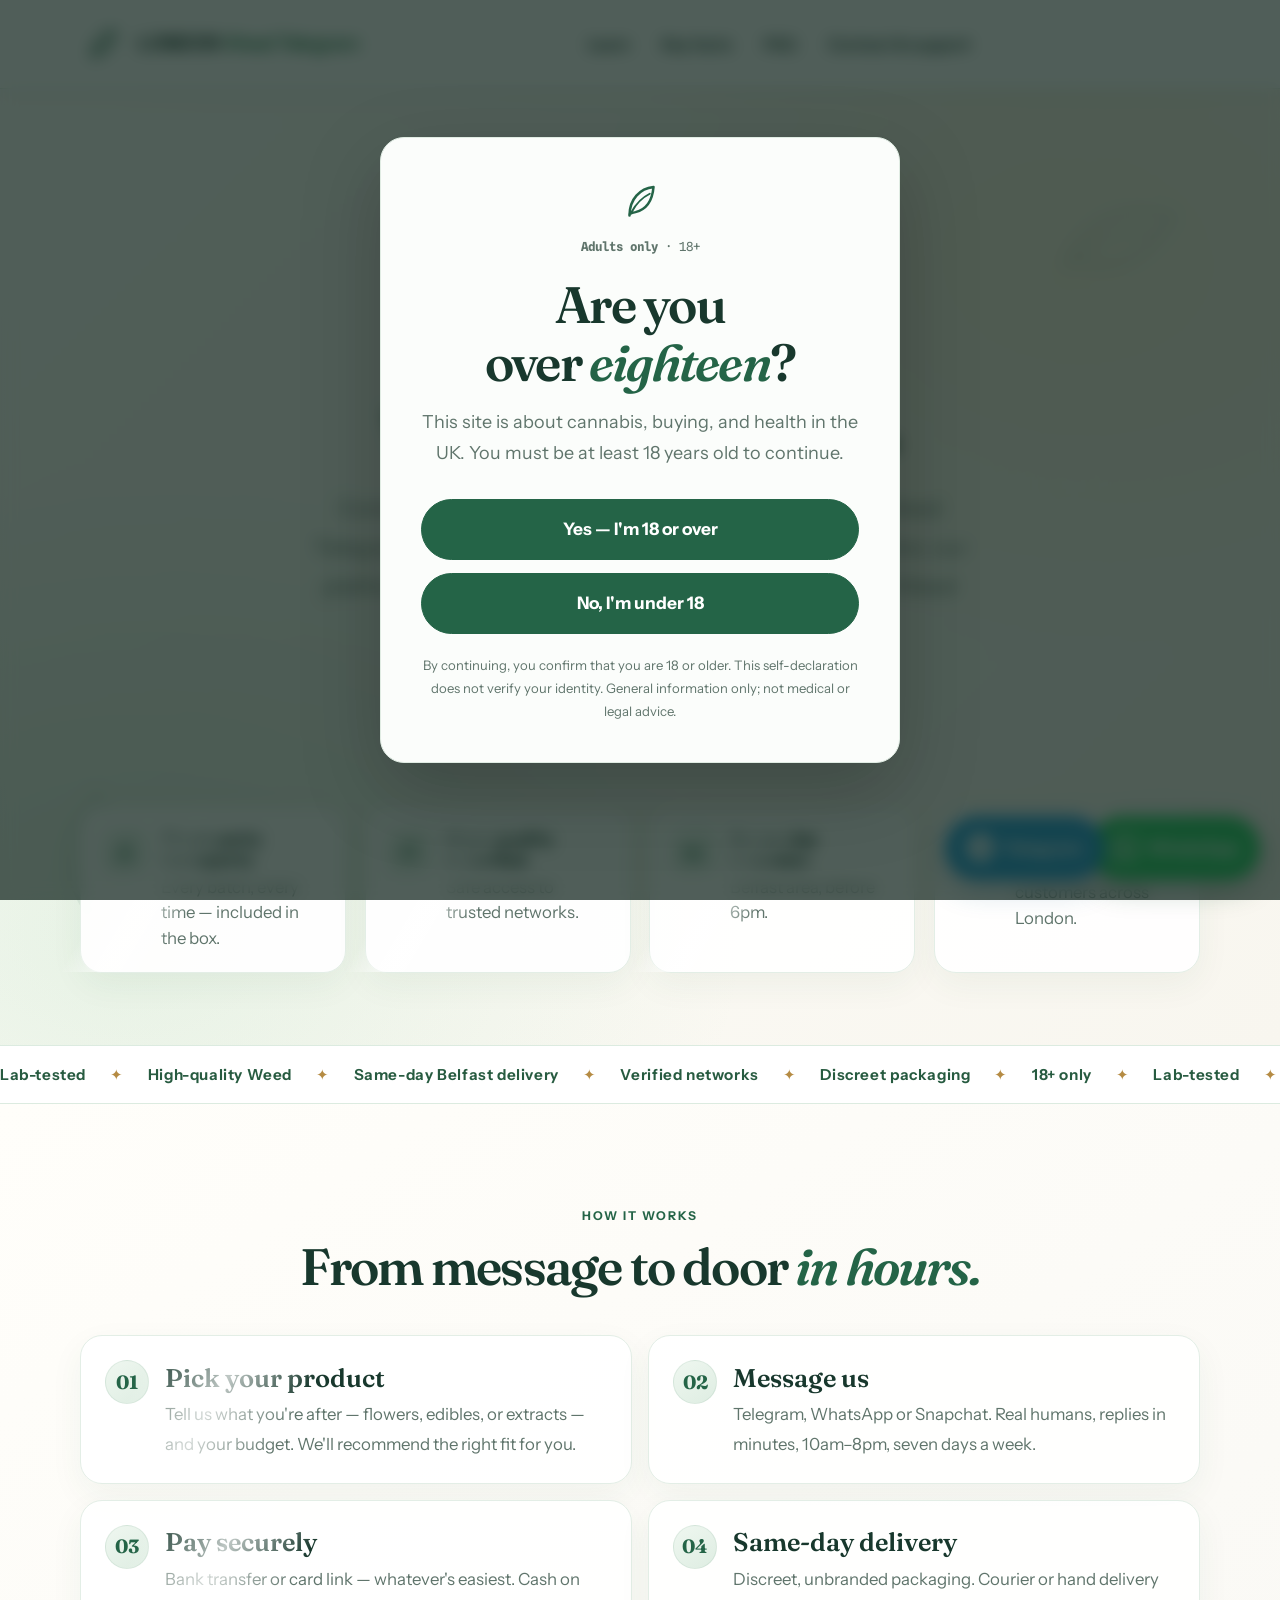
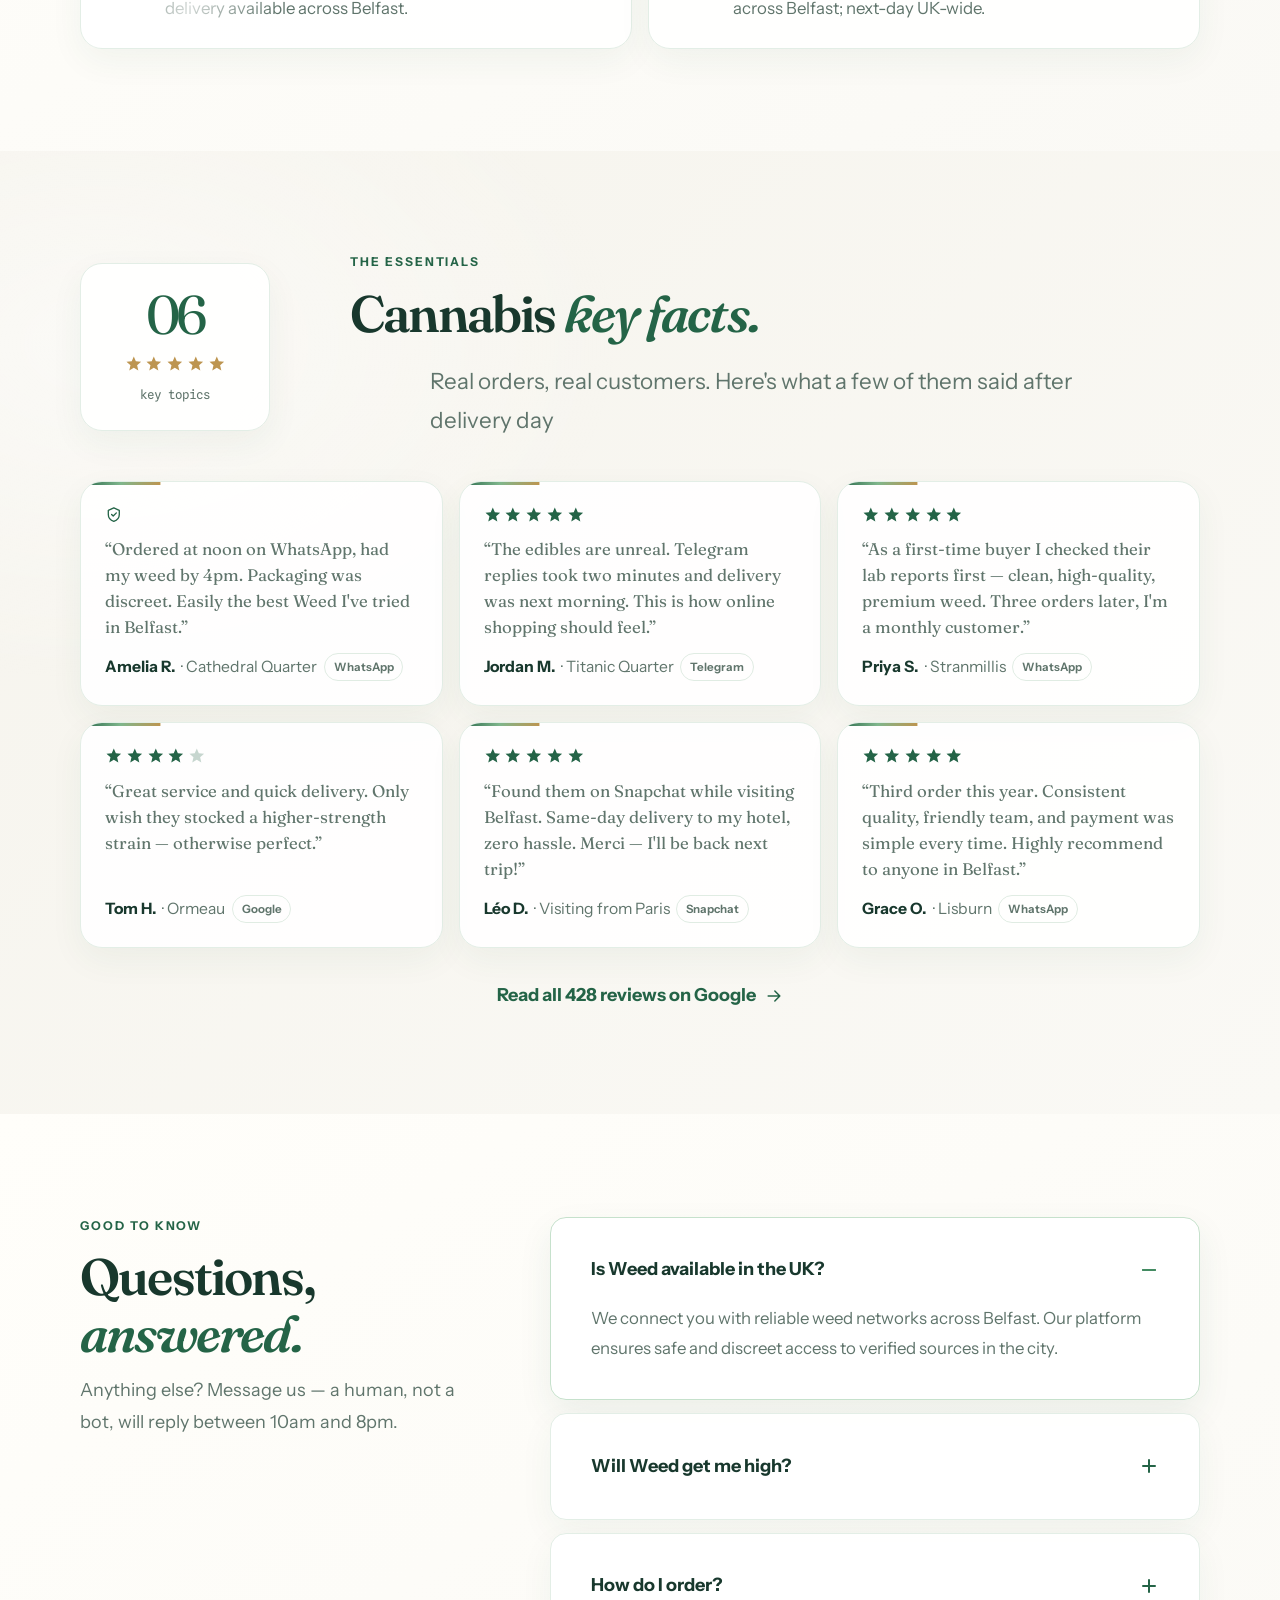
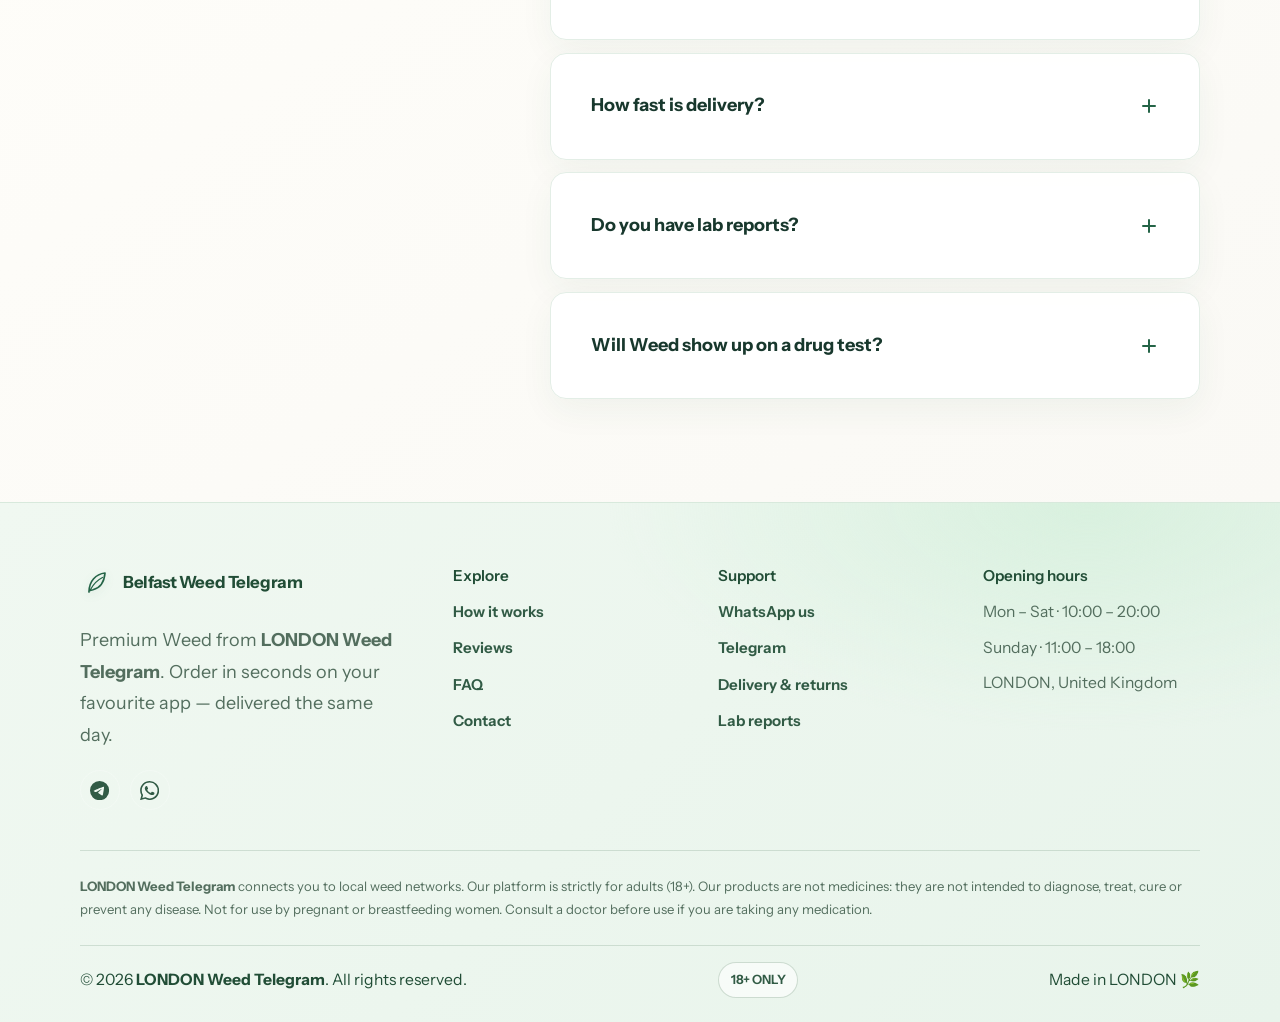
==== index.html @ 3ec871f0 "london HOr" ====
<!DOCTYPE html>
<html lang="en-GB">
<head>
  <link rel="preload" href="Style.CSS" as="style">
  <meta charset="UTF-8">
  <meta name="viewport" content="width=device-width, initial-scale=1">
  <title>Cannabis &amp; Weed Telegram | UK London</title>

  <!-- Main SEO -->
  <meta name="description" content="Your purchases safely and solution approaches for your dosages.">
  <meta name="robots" content="index, follow, max-image-preview:large, max-snippet:-1, max-video-preview:-1">
  <meta name="theme-color" content="#0B241B">

  <!-- Open Graph -->
  <meta property="og:type" content="website">
  <meta property="og:site_name" content="LONDON Weed Telegram">
  <meta property="og:locale" content="en_GB">
  <meta property="og:title" content="Cannabis  &amp; Weed Telegram | UK London">
  <meta property="og:description" content="Your purchases safely and solution approaches for your dosages.">
  <!-- Twitter -->
  <meta name="twitter:card" content="summary_large_image">
  <meta name="twitter:title" content="Cannabis &amp; Weed Telegram | UK London">
  <meta name="twitter:description" content="Your purchases safely and solution approaches for your dosages.">

  <!-- Fonts (performance) -->
  <link rel="preconnect" href="https://fonts.googleapis.com">
  <link rel="preconnect" href="https://fonts.gstatic.com" crossorigin>
  <link href="https://fonts.googleapis.com/css2?family=Fraunces:ital,opsz,wght@0,9..144,300..900;1,9..144,300..900&family=Instrument+Sans:ital,wght@0,400..700;1,400..700&family=Spline+Sans+Mono:wght@400;500&display=swap" rel="stylesheet">

  <link rel="icon" type="image/svg+xml" href="assets/favicon.svg" sizes="any">
  <link rel="stylesheet" href="Style.CSS">

  <noscript>
    <style>
      #ageGate{display:grid!important}
      .reveal{opacity:1!important;transform:none!important}
    </style>
  </noscript>

  <!-- Schema.org structured data -->
  <script type="application/ld+json">
  {
    "@context": "https://schema.org",
    "@type": "WebSite",
    "name": "LONDON Weed Telegram",
    "description": "Your purchases safely and solution approaches for your dosages.",
    "inLanguage": "en-GB"
  }
  </script>

  <script type="application/ld+json">
  {
    "@context": "https://schema.org",
    "@type": "FAQPage",
    "mainEntity": [
      { "@type": "Question", "name": "Is Weed available in the UK?", "acceptedAnswer": { "@type": "Answer", "text": "We connect you with reliable weed networks across Belfast. Our platform ensures safe and discreet access to verified sources in the city." } },
      { "@type": "Question", "name": "Will Weed get me high?", "acceptedAnswer": { "@type": "Answer", "text": "Yes. We provide access to high-quality THC weed. You get the full plant profile and effects." } },
      { "@type": "Question", "name": "How fast is delivery?", "acceptedAnswer": { "@type": "Answer", "text": "Same-day across the Belfast area for orders confirmed before 6pm. UK-wide next-day delivery is also available, with discreet, unbranded packaging." } },
      { "@type": "Question", "name": "How do I order?", "acceptedAnswer": { "@type": "Answer", "text": "Message us on Telegram, WhatsApp or Snapchat. We confirm your order, send a secure payment link (bank transfer, card, or cash on delivery in Belfast), and dispatch the same day." } },
      { "@type": "Question", "name": "Do you have lab reports?", "acceptedAnswer": { "@type": "Answer", "text": "Yes — every batch is tested by a third-party lab. The certificate of analysis is included with your order and can be sent on request before you buy." } },
      { "@type": "Question", "name": "Will Weed show up on a drug test?", "acceptedAnswer": { "@type": "Answer", "text": "Our weed contains THC, which standard drug tests screen for. If you are regularly tested, please check with your employer first." } }
    ]
  }
  </script>

</head>

<body id="top">
  <a class="skip-link" href="#main">Skip to content</a>

  <!-- SVG icon sprite -->
  <svg width="0" height="0" style="position:absolute" aria-hidden="true" focusable="false">
    <defs>
      <symbol id="i-wa" viewBox="0 0 24 24"><path fill="currentColor" d="M17.472 14.382c-.297-.149-1.758-.867-2.03-.967-.273-.099-.471-.148-.67.15-.197.297-.767.966-.94 1.164-.173.199-.347.223-.644.075-.297-.15-1.255-.463-2.39-1.475-.883-.788-1.48-1.761-1.653-2.059-.173-.297-.018-.458.13-.606.134-.133.298-.347.446-.52.149-.174.198-.298.298-.497.099-.198.05-.371-.025-.52-.075-.149-.669-1.612-.916-2.207-.242-.579-.487-.5-.669-.51-.173-.008-.371-.01-.57-.01-.198 0-.52.074-.792.372-.272.297-1.04 1.016-1.04 2.479 0 1.462 1.065 2.875 1.213 3.074.149.198 2.096 3.2 5.077 4.487.709.306 1.262.489 1.694.625.712.227 1.36.195 1.871.118.571-.085 1.758-.719 2.006-1.413.248-.694.248-1.289.173-1.413-.074-.124-.272-.198-.57-.347m-5.421 7.403h-.004a9.87 9.87 0 0 1-5.031-1.378l-.361-.214-3.741.982.998-3.648-.235-.374a9.86 9.86 0 0 1-1.51-5.26c.001-5.45 4.436-9.884 9.888-9.884 2.64 0 5.122 1.03 6.988 2.898a9.825 9.825 0 0 1 2.893 6.994c-.003 5.45-4.437 9.884-9.885 9.884m8.413-18.297A11.815 11.815 0 0 0 12.05 0C5.495 0 .16 5.335.157 11.892c0 2.096.547 4.142 1.588 5.945L.057 24l6.305-1.654a11.882 11.882 0 0 0 5.683 1.448h.005c6.554 0 11.89-5.335 11.893-11.893a11.821 11.821 0 0 0-3.48-8.413z"/></symbol>
      <symbol id="i-tg" viewBox="0 0 24 24"><path fill="currentColor" d="M11.944 0A12 12 0 0 0 0 12a12 12 0 0 0 12 12 12 12 0 0 0 12-12A12 12 0 0 0 12 0a12 12 0 0 0-.056 0zm4.962 7.224c.1-.002.321.023.465.14a.506.506 0 0 1 .171.325c.016.093.036.306.02.472-.18 1.898-.962 6.502-1.36 8.627-.168.9-.499 1.201-.82 1.23-.696.065-1.225-.46-1.9-.902-1.056-.693-1.653-1.124-2.678-1.8-1.185-.78-.417-1.21.258-1.91.177-.184 3.247-2.977 3.307-3.23.007-.032.014-.15-.056-.212s-.174-.041-.249-.024c-.106.024-1.793 1.14-5.061 3.345-.48.33-.913.49-1.302.48-.428-.008-1.252-.241-1.865-.44-.752-.245-1.349-.374-1.297-.789.027-.216.325-.437.893-.663 3.498-1.524 5.83-2.529 6.998-3.014 3.332-1.386 4.025-1.627 4.476-1.635z"/></symbol>
      <symbol id="i-sc" viewBox="0 0 24 24"><image href="assets/snapchat-logo.png" width="24" height="24" preserveAspectRatio="xMidYMid meet"/></symbol>
      <symbol id="i-star" viewBox="0 0 24 24"><path fill="currentColor" d="M12 17.27 18.18 21l-1.64-7.03L22 9.24l-7.19-.61L12 2 9.19 8.63 2 9.24l5.46 4.73L5.82 21z"/></symbol>
      <symbol id="i-leaf" viewBox="0 0 64 64"><g fill="none" stroke="currentColor" stroke-linecap="round" stroke-linejoin="round"><path stroke-width="3.4" d="M18 50C18 28 32 14 50 12c-1.5 18-10 30-24 33.5-2.8.6-5.5 1.4-8 2.5z"/><path stroke-width="2.6" d="M21 45c6-11 14-19 24-24"/></g></symbol>
      <symbol id="i-flask" viewBox="0 0 24 24"><g fill="none" stroke="currentColor" stroke-width="1.8" stroke-linecap="round" stroke-linejoin="round"><path d="M9 3h6M10 3v5.2L4.7 18.1A2 2 0 0 0 6.5 21h11a2 2 0 0 0 1.8-2.9L14 8.2V3"/><path d="M7.5 14.5h9"/></g></symbol>
      <symbol id="i-shield" viewBox="0 0 24 24"><g fill="none" stroke="currentColor" stroke-width="1.8" stroke-linecap="round" stroke-linejoin="round"><path d="M12 2.5 19.5 6v5.6c0 4.6-3.2 7.9-7.5 9.4-4.3-1.5-7.5-4.8-7.5-9.4V6Z"/><path d="m9 11.5 2.2 2.2 4.3-4.3"/></g></symbol>
      <symbol id="i-truck" viewBox="0 0 24 24"><g fill="none" stroke="currentColor" stroke-width="1.8" stroke-linecap="round" stroke-linejoin="round"><path d="M2 7h11v9H2zM13 10h4l3 3v3h-7z"/><circle cx="6.5" cy="18.2" r="1.7"/><circle cx="16.5" cy="18.2" r="1.7"/></g></symbol>
      <symbol id="i-menu" viewBox="0 0 24 24"><path fill="none" stroke="currentColor" stroke-width="1.8" stroke-linecap="round" d="M4 7h16M4 12h16M4 17h10"/></symbol>
      <symbol id="i-x" viewBox="0 0 24 24"><path fill="none" stroke="currentColor" stroke-width="1.8" stroke-linecap="round" d="m6 6 12 12M18 6 6 18"/></symbol>
      <symbol id="i-arrow" viewBox="0 0 24 24"><path fill="none" stroke="currentColor" stroke-width="1.8" stroke-linecap="round" stroke-linejoin="round" d="M5 12h14m-6-6 6 6-6 6"/></symbol>
    </defs>
  </svg>

  <!-- 18+ Age Gate -->
  <div id="ageGate" class="age-gate">
    <div class="age-gate__card" role="dialog" aria-modal="true" aria-labelledby="ageTitle" aria-describedby="ageMessage" tabindex="-1">
      <svg class="age-gate__leaf" aria-hidden="true"><use href="#i-leaf"/></svg>
      <p class="mono-tag age-gate__kicker"><strong>Adults only</strong> · 18+</p>
      <h2 class="age-gate__title" id="ageTitle">Are you over <span class="it">eighteen</span>?</h2>
      <p class="age-gate__sub" id="ageMessage">This site is about cannabis, buying, and health in the UK. You must be at least 18 years old to continue.</p>
      <div class="btn-row age-gate__ask">
        <button id="ageYes" class="btn btn--gold" type="button">Yes — I'm 18 or over</button>
        <button id="ageNo" class="btn btn--ghost" type="button">No, I'm under 18</button>
      </div>
      <p id="ageDenied" class="age-gate__deny" tabindex="-1" hidden>This site is for adults aged 18 and over. Access is not available. If you need advice, speak with a trusted adult or qualified health professional.</p>
      <p class="age-gate__fine">By continuing, you confirm that you are 18 or older. This self-declaration does not verify your identity. General information only; not medical or legal advice.</p>
      <noscript><p class="age-gate__deny">JavaScript must be enabled to confirm your age and continue.</p></noscript>
    </div>
  </div>

  <!-- Header -->
  <header id="siteHeader" class="site-header">
    <div class="wrap site-header__in">
      <a href="#top" class="brand" data-admin-shortcut aria-label="LONDON Weed Telegram — back to top">
        <svg class="brand__leaf" aria-hidden="true"><use href="#i-leaf"/></svg>
        <span class="brand__name">LONDON <em>Weed Telegram</em></span>
      </a>
      <nav class="site-nav" aria-label="Primary">
        <a href="#how">Learn</a>
        <a href="#reviews">Key facts</a>
        <a href="#faq">FAQ</a>
        <a href="#contact">Contact &amp; support</a>
      </nav>
      <div class="site-header__cta">
        <button id="navToggle" class="nav-toggle" type="button" aria-expanded="false" aria-controls="mobileNav" aria-label="Open menu">
          <svg class="ic-menu" aria-hidden="true"><use href="#i-menu"/></svg>
          <svg class="ic-x" aria-hidden="true"><use href="#i-x"/></svg>
        </button>
      </div>
    </div>
    <nav id="mobileNav" class="mobile-nav" aria-label="Mobile">
      <a href="#how">Learn</a>
      <a href="#reviews">Key facts</a>
      <a href="#faq">FAQ</a>
      <a href="#contact">Contact &amp; support</a>
    </nav>
  </header>

  <!-- Main content -->
  <main id="main">

    <!-- HERO -->
    <section class="hero" aria-labelledby="heroTitle">
      <div class="hero__bg" aria-hidden="true"></div>
      <svg class="hero__leaf hero__leaf--1" aria-hidden="true"><use href="#i-leaf"/></svg>
      <svg class="hero__leaf hero__leaf--2" aria-hidden="true"><use href="#i-leaf"/></svg>

      <div class="wrap hero__grid">
        <div class="hero__copy">
          <p class="eyebrow eyebrow--center reveal">Premium Weed · London</p>
          <h1 class="reveal hero-title" id="heroTitle" style="--d:.08s">
            LONDON <span class="hero-title__highlight">weed Telegram</span>.
          </h1>
          <p class="lead reveal" style="--d:.16s">Connecting you to the world's most reliable LONDON Weed Telegram community. Whether you are a resident or a visitor, our platform ensures safe access to every verified LONDON Weed Telegram network across the city.
           </p>
          <div class="hero__support-actions" aria-label="Contact channels">
            <button class="btn btn--wa support-channel-button" type="button" data-support-channel="whatsapp">
              <svg aria-hidden="true"><use href="#i-wa"></use></svg>
              WhatsApp
            </button>
            <button class="btn btn--tg support-channel-button" type="button" data-support-channel="telegram">
              <svg aria-hidden="true"><use href="#i-tg"></use></svg>
              Telegram
            </button>
          </div>
        </div>
      </div>

      <div class="wrap">
        <ul class="trust-grid">
          <li class="t-item reveal">
            <span class="t-item__icon"><svg aria-hidden="true"><use href="#i-flask"/></svg></span>
            <div><h3>Third-party lab reports</h3><p>Every batch, every time — included in the box.</p></div>
          </li>
          <li class="t-item reveal" style="--d:.08s">
            <span class="t-item__icon"><svg aria-hidden="true"><use href="#i-shield"/></svg></span>
            <div><h3>High-quality &amp; verified</h3><p>Safe access to trusted networks.</p></div>
          </li>
          <li class="t-item reveal" style="--d:.16s">
            <span class="t-item__icon"><svg aria-hidden="true"><use href="#i-truck"/></svg></span>
            <div><h3>Same-day in london</h3><p>Belfast area, before 6pm.</p></div>
          </li>
          <li class="t-item reveal" style="--d:.24s">
            <span class="t-item__icon"><svg aria-hidden="true"><use href="#i-star"/></svg></span>
            <div><h3>Rated 4.9/5</h3><p>By 428 verified customers across London.</p></div>
          </li>
        </ul>
      </div>
    </section>

    <!-- MARQUEE -->
    <section class="marquee" aria-hidden="true">
      <div class="marquee__track">
        <div class="marquee__group">
          <span>Lab-tested</span><i>✦</i><span>High-quality Weed</span><i>✦</i><span>Same-day Belfast delivery</span><i>✦</i><span>Verified networks</span><i>✦</i><span>Discreet packaging</span><i>✦</i><span>18+ only</span><i>✦</i>
        </div>
        <div class="marquee__group">
          <span>Lab-tested</span><i>✦</i><span>High-quality Weed</span><i>✦</i><span>Same-day Belfast delivery</span><i>✦</i><span>Verified networks</span><i>✦</i><span>Discreet packaging</span><i>✦</i><span>18+ only</span><i>✦</i>
        </div>
      </div>
    </section>

    <!-- HOW IT WORKS -->
    <section class="section steps" id="how" aria-labelledby="howTitle">
      <div class="wrap">
        <div class="section-head section-head--center reveal">
          <p class="eyebrow eyebrow--center">How it works</p>
          <h2 class="h2" id="howTitle">From message to door <span class="it">in hours.</span></h2>
        </div>
        <ol class="steps__grid">
          <li class="step reveal">
            <span class="step__num" aria-hidden="true">01</span>
            <div>
              <h3>Pick your product</h3>
              <p>Tell us what you're after — flowers, edibles, or extracts — and your budget. We'll recommend the right fit for you.</p>
            </div>
          </li>
          <li class="step reveal" style="--d:.08s">
            <span class="step__num" aria-hidden="true">02</span>
            <div>
              <h3>Message us</h3>
              <p>Telegram, WhatsApp or Snapchat. Real humans, replies in minutes, 10am–8pm, seven days a week.</p>
            </div>
          </li>
          <li class="step reveal" style="--d:.16s">
            <span class="step__num" aria-hidden="true">03</span>
            <div>
              <h3>Pay securely</h3>
              <p>Bank transfer or card link — whatever's easiest. Cash on delivery available across Belfast.</p>
            </div>
          </li>
          <li class="step reveal" style="--d:.24s">
            <span class="step__num" aria-hidden="true">04</span>
            <div>
              <h3>Same-day delivery</h3>
              <p>Discreet, unbranded packaging. Courier or hand delivery across Belfast; next-day UK-wide.</p>
            </div>
          </li>
        </ol>
      </div>
    </section>

    <!-- EDUCATIONAL KEY FACTS -->
    <section class="section reviews light" id="reviews" aria-labelledby="reviewsTitle">
      <div class="wrap">
        <div class="reviews__head reveal">
          <div class="reviews__score">
            <p class="reviews__big">06</p>
            <div class="reviews__stars" aria-label="Six educational topics">
              <svg aria-hidden="true"><use href="#i-star"/></svg>
              <svg aria-hidden="true"><use href="#i-star"/></svg>
              <svg aria-hidden="true"><use href="#i-star"/></svg>
              <svg aria-hidden="true"><use href="#i-star"/></svg>
              <svg aria-hidden="true"><use href="#i-star"/></svg>
            </div>
            <p class="mono-tag">key topics</p>
          </div>
          <div>
            <p class="eyebrow">The essentials</p>
            <h2 class="h2" id="reviewsTitle">Cannabis <span class="it">key facts.</span></h2>
            <p class="lead">Real orders, real customers. Here's what a few of them said after delivery day</p>
          </div>
        </div>

        <div class="reviews__grid">
          <figure class="r-card reveal">
            <div class="r-card__stars" aria-label="Health information">
              <svg aria-hidden="true"><use href="#i-shield"/></svg>
            </div>
           <blockquote>“Ordered at noon on WhatsApp, had my weed by 4pm. Packaging was discreet. Easily the best Weed I've tried in Belfast.”</blockquote>
            <figcaption><strong>Amelia R.</strong> · Cathedral Quarter<span class="r-card__chip">WhatsApp</span></figcaption>
          </figure>

          <figure class="r-card reveal" style="--d:.08s">
            <div class="r-card__stars" aria-label="5 out of 5 stars">
              <svg aria-hidden="true"><use href="#i-star"/></svg><svg aria-hidden="true"><use href="#i-star"/></svg><svg aria-hidden="true"><use href="#i-star"/></svg><svg aria-hidden="true"><use href="#i-star"/></svg><svg aria-hidden="true"><use href="#i-star"/></svg>
            </div>
            <blockquote>“The edibles are unreal. Telegram replies took two minutes and delivery was next morning. This is how online shopping should feel.”</blockquote>
            <figcaption><strong>Jordan M.</strong> · Titanic Quarter<span class="r-card__chip">Telegram</span></figcaption>
          </figure>


          <figure class="r-card reveal" style="--d:.16s">
            <div class="r-card__stars" aria-label="5 out of 5 stars">
              <svg aria-hidden="true"><use href="#i-star"/></svg><svg aria-hidden="true"><use href="#i-star"/></svg><svg aria-hidden="true"><use href="#i-star"/></svg><svg aria-hidden="true"><use href="#i-star"/></svg><svg aria-hidden="true"><use href="#i-star"/></svg>
            </div>
            <blockquote>“As a first-time buyer I checked their lab reports first — clean, high-quality, premium weed. Three orders later, I'm a monthly customer.”</blockquote>
            <figcaption><strong>Priya S.</strong> · Stranmillis<span class="r-card__chip">WhatsApp</span></figcaption>
          </figure>

          <figure class="r-card reveal" style="--d:.08s">
            <div class="r-card__stars" aria-label="4 out of 5 stars">
              <svg aria-hidden="true"><use href="#i-star"/></svg><svg aria-hidden="true"><use href="#i-star"/></svg><svg aria-hidden="true"><use href="#i-star"/></svg><svg aria-hidden="true"><use href="#i-star"/></svg><svg aria-hidden="true" style="opacity:.25"><use href="#i-star"/></svg>
            </div>
            <blockquote>“Great service and quick delivery. Only wish they stocked a higher-strength strain — otherwise perfect.”</blockquote>
            <figcaption><strong>Tom H.</strong> · Ormeau<span class="r-card__chip">Google</span></figcaption>
          </figure>

          <figure class="r-card reveal" style="--d:.16s">
            <div class="r-card__stars" aria-label="5 out of 5 stars">
              <svg aria-hidden="true"><use href="#i-star"/></svg><svg aria-hidden="true"><use href="#i-star"/></svg><svg aria-hidden="true"><use href="#i-star"/></svg><svg aria-hidden="true"><use href="#i-star"/></svg><svg aria-hidden="true"><use href="#i-star"/></svg>
            </div>
            <blockquote>“Found them on Snapchat while visiting Belfast. Same-day delivery to my hotel, zero hassle. Merci — I'll be back next trip!”</blockquote>
            <figcaption><strong>Léo D.</strong> · Visiting from Paris<span class="r-card__chip">Snapchat</span></figcaption>
          </figure>

          <figure class="r-card reveal" style="--d:.24s">
            <div class="r-card__stars" aria-label="5 out of 5 stars">
              <svg aria-hidden="true"><use href="#i-star"/></svg><svg aria-hidden="true"><use href="#i-star"/></svg><svg aria-hidden="true"><use href="#i-star"/></svg><svg aria-hidden="true"><use href="#i-star"/></svg><svg aria-hidden="true"><use href="#i-star"/></svg>
            </div>
            <blockquote>“Third order this year. Consistent quality, friendly team, and payment was simple every time. Highly recommend to anyone in Belfast.”</blockquote>
            <figcaption><strong>Grace O.</strong> · Lisburn<span class="r-card__chip">WhatsApp</span></figcaption>
          </figure>
        </div>

        <div class="reviews__cta reveal">
          <a class="link-arrow" href="#" target="_blank" rel="noopener">Read all 428 reviews on Google <svg aria-hidden="true"><use href="#i-arrow"/></svg></a>
        </div>
      </div>
    </section>

    <!-- FAQ -->
    <section class="section faq" id="faq" aria-labelledby="faqTitle">
      <div class="wrap faq__wrap">
        <div class="faq__sticky reveal">
          <p class="eyebrow">Good to know</p>
          <h2 class="h2" id="faqTitle">Questions, <span class="it">answered.</span></h2>
          <p>Anything else? Message us — a human, not a bot, will reply between 10am and 8pm.</p>
        </div>

        <div id="faqList" class="faq__list reveal" style="--d:.1s">
          <details open>
            <summary>Is Weed available in the UK?<span class="faq__icon" aria-hidden="true"></span></summary>
            <div class="faq__body"><p>We connect you with reliable weed networks across Belfast. Our platform ensures safe and discreet access to verified sources in the city.</p></div>
          </details>
          <details>
            <summary>Will Weed get me high?<span class="faq__icon" aria-hidden="true"></span></summary>
            <div class="faq__body"><p>Yes. We provide access to high-quality THC weed. You get the full plant profile and effects.</p></div>
          </details>
          <details>
            <summary>How do I order?<span class="faq__icon" aria-hidden="true"></span></summary>
            <div class="faq__body"><p>Message us on Telegram, WhatsApp or Snapchat. We confirm your order, send a secure payment link (bank transfer, card, or cash on delivery in Belfast), and dispatch the same day.</p></div>
          </details>
          <details>
            <summary>How fast is delivery?<span class="faq__icon" aria-hidden="true"></span></summary>
            <div class="faq__body"><p>Same-day across the Belfast area for orders confirmed before 6pm. UK-wide next-day delivery is also available, with discreet, unbranded packaging.</p></div>
          </details>
          <details>
            <summary>Do you have lab reports?<span class="faq__icon" aria-hidden="true"></span></summary>
            <div class="faq__body"><p>Yes — every batch is tested by a third-party lab. The certificate of analysis is included with your order and can be sent on request before you buy.</p></div>
          </details>
          <details>
            <summary>Will Weed show up on a drug test?<span class="faq__icon" aria-hidden="true"></span></summary>
            <div class="faq__body"><p>Our weed contains THC, which standard drug tests screen for. If you are regularly tested, please check with your employer first.</p></div>
          </details>
        </div>
      </div>
    </section>

  <!-- FOOTER -->
 <footer class="site-footer">
    <div class="wrap">
      <div class="site-footer__grid">
        <div class="f-brand">
          <a href="#top" class="brand" aria-label="Belfast Weed Telegram — back to top">
            <svg class="brand__leaf" aria-hidden="true"><use href="#i-leaf"/></svg>
            <span class="brand__name">Belfast <em>Weed Telegram</em></span>
          </a>
          <p>Premium Weed from <strong>LONDON Weed Telegram</strong>. Order in seconds on your favourite app — delivered the same day.</p>
          <div class="soc">
            <a href="https://t.me/Delivredagency28" target="_blank" rel="noopener" aria-label="Telegram"><svg aria-hidden="true"><use href="#i-tg"/></svg></a>
            <a href="https://wa.me/447520695704" target="_blank" rel="noopener" aria-label="WhatsApp"><svg aria-hidden="true"><use href="#i-wa"/></svg></a>
    
          </div>
        </div>
        
        <nav class="f-col f-col--explore" aria-label="Footer — explore">
          <h4>Explore</h4>
          <ul>
            <li><a href="#how">How it works</a></li>
            <li><a href="#reviews">Reviews</a></li>
            <li><a href="#faq">FAQ</a></li>
            <li><a href="#contact">Contact</a></li>
          </ul>
        </nav>
        
        <nav class="f-col f-col--support" aria-label="Footer — support">
          <h4>Support</h4>
          <ul>
            <li><a href="https://wa.me/447520695704" target="_blank" rel="noopener">WhatsApp us</a></li>
            <li><a href="https://t.me/Delivredagency28" target="_blank" rel="noopener">Telegram</a></li>
            <li><a href="#">Delivery &amp; returns</a></li>
            <li><a href="#">Lab reports</a></li>
          </ul>
        </nav>
        
        <div class="f-col f-col--hours">
          <h4>Opening hours</h4>
          <p>Mon – Sat · 10:00 – 20:00</p>
          <p>Sunday · 11:00 – 18:00</p>
          <p>LONDON, United Kingdom</p>
        </div>
      </div>

      <p class="site-footer__legal">
        <strong>LONDON Weed Telegram</strong> connects you to local weed networks. Our platform is strictly for adults (18+). Our products are not medicines: they are not intended to diagnose, treat, cure or prevent any disease. Not for use by pregnant or breastfeeding women. Consult a doctor before use if you are taking any medication.
      </p>

      <div class="site-footer__bottom">
        <p>© <span id="year">2026</span> <strong>LONDON Weed Telegram</strong>. All rights reserved.</p>
        <p class="chip-18">18+ ONLY</p>
        <p>Made in LONDON 🌿</p>
      </div>
    </div>
  </footer>

  <a class="mobile-support-cta" href="#contact">
    <span>Questions? Find support</span>
    <span aria-hidden="true">Contact us <span class="mobile-support-cta__arrow">→</span></span>
  </a>
  <button class="whatsapp-bubble btn--wa support-channel-button" type="button" data-support-channel="whatsapp" aria-label="Open WhatsApp contact">
    <svg aria-hidden="true"><use href="#i-wa"></use></svg>
    <span class="whatsapp-bubble__label">WhatsApp</span>
  </button>
  <button class="telegram-bubble btn--tg support-channel-button" type="button" data-support-channel="telegram" aria-label="Open Telegram contact">
    <svg aria-hidden="true"><use href="#i-tg"></use></svg>
    <span class="whatsapp-bubble__label">Telegram</span>
  </button>

  <script src="js/animations.js" defer></script>
  <script src="js/age-gate.js" defer></script>
  <script src="js/mobile-navigation.js" defer></script>
  <script type="module" src="js/public-support-channels.js"></script>
  <script src="js/admin-shortcut.js" defer></script>
</body>
</html>
---- Style.CSS ----
:root {
  color-scheme: light;
  --ink: #19352c;
  --ink-soft: #557066;
  --green: #245b45;
  --green-dark: #173d30;
  --mint: #e6f0e9;
  --paper: #f7f8f3;
  --white: #fff;
  --line: #dce5dd;
  --gold: #c49b55;
  --notice: #fff4d9;
  --notice-line: #e8c777;
  --shadow: 0 18px 48px rgba(25, 53, 44, .09);
  --radius: 18px;
  --page-width: 1120px;
  font-family: "Instrument Sans", "Segoe UI", sans-serif;
  font-synthesis: none;
  text-rendering: optimizeLegibility;
  -webkit-font-smoothing: antialiased;
  -moz-osx-font-smoothing: grayscale;
}

* {
  box-sizing: border-box;
}

html {
  scroll-behavior: smooth;
  scroll-padding-top: 6rem;
}

body {
  min-width: 320px;
  margin: 0;
  color: var(--ink);
  background: var(--paper);
  font-size: 16px;
  line-height: 1.7;
}

img,
svg,
video {
  max-width: 100%;
}

img,
video {
  height: auto;
}

a {
  color: var(--green);
  text-decoration-thickness: .08em;
  text-underline-offset: .2em;
}

a:hover {
  color: var(--green-dark);
}

a:focus-visible,
button:focus-visible,
input:focus-visible,
textarea:focus-visible,
select:focus-visible,
summary:focus-visible {
  outline: 3px solid var(--gold);
  outline-offset: 4px;
}

button,
input,
textarea,
select {
  font: inherit;
}

button {
  cursor: pointer;
}

::selection {
  color: var(--white);
  background: var(--green);
}

.container,
.wrap,
main > section > .content {
  width: min(var(--page-width), calc(100% - 3rem));
  margin-inline: auto;
}

header,
.site-header {
  position: relative;
  z-index: 10;
  top: 0;
  border-bottom: 1px solid rgba(220, 229, 221, .8);
  background: rgba(247, 248, 243, .92);
  backdrop-filter: blur(16px);
}

header > nav,
.site-header__in,
.navbar {
  display: flex;
  min-height: 76px;
  align-items: center;
  justify-content: space-between;
  gap: 1.5rem;
  width: min(var(--page-width), calc(100% - 3rem));
  margin-inline: auto;
}

nav ul,
.navigation {
  display: flex;
  align-items: center;
  gap: clamp(1rem, 3vw, 2.25rem);
  margin: 0;
  padding: 0;
  list-style: none;
}

nav a {
  font-size: .94rem;
  font-weight: 650;
  text-decoration: none;
}

.brand,
header .logo {
  display: inline-flex;
  align-items: center;
  gap: .7rem;
  color: var(--ink);
  font-size: 1.05rem;
  font-weight: 750;
  text-decoration: none;
}

main {
  overflow: clip;
}

section {
  padding-block: clamp(4rem, 8vw, 7rem);
}

section:nth-of-type(even) {
  background: var(--white);
}

.hero,
.intro {
  position: relative;
  display: grid;
  min-height: min(680px, 82vh);
  align-items: center;
  padding-block: clamp(5rem, 10vw, 8rem);
  background:
    radial-gradient(ellipse at 82% 18%, rgba(196, 155, 85, .17), transparent 30%),
    radial-gradient(ellipse at 8% 88%, rgba(71, 132, 99, .16), transparent 36%),
    linear-gradient(135deg, #f6f8f1 0%, #e9f1e9 100%);
}

.hero__content,
.intro__content {
  width: min(760px, calc(100% - 3rem));
  margin-inline: auto;
  text-align: center;
}

.eyebrow,
.kicker {
  margin: 0 0 .9rem;
  color: var(--green);
  font-size: .76rem;
  font-weight: 750;
  letter-spacing: .16em;
  line-height: 1.4;
  text-transform: uppercase;
}

h1,
h2,
h3,
h4 {
  margin: 0 0 1rem;
  color: var(--ink);
  font-family: Fraunces, Georgia, serif;
  font-weight: 600;
  line-height: 1.12;
  text-wrap: balance;
}

h1 {
  max-width: 900px;
  margin-inline: auto;
  font-size: clamp(2.7rem, 7vw, 5.6rem);
  letter-spacing: -.045em;
}

h2 {
  font-size: clamp(2rem, 4vw, 3.35rem);
  letter-spacing: -.035em;
}

h3 {
  font-size: clamp(1.25rem, 2vw, 1.65rem);
}

p {
  margin: 0 0 1.15rem;
}

.lead,
.hero p {
  max-width: 690px;
  margin: 1.25rem auto 0;
  color: var(--ink-soft);
  font-size: clamp(1.05rem, 2vw, 1.25rem);
}

.section-heading {
  max-width: 720px;
  margin: 0 auto 3rem;
  text-align: center;
}

.section-heading p {
  color: var(--ink-soft);
}

.grid,
.cards,
.info-grid {
  display: grid;
  grid-template-columns: repeat(3, minmax(0, 1fr));
  gap: 1.25rem;
}

.card,
.info-card,
article {
  padding: clamp(1.4rem, 3vw, 2rem);
  border: 1px solid var(--line);
  border-radius: var(--radius);
  background: var(--white);
  box-shadow: var(--shadow);
}

.card p:last-child,
.info-card p:last-child,
article p:last-child {
  margin-bottom: 0;
}

.card h2,
.card h3,
.info-card h2,
.info-card h3,
article h2,
article h3 {
  margin-top: .25rem;
}

.icon,
.card-icon {
  display: grid;
  width: 3rem;
  height: 3rem;
  margin-bottom: 1.2rem;
  place-items: center;
  border-radius: 14px;
  color: var(--green);
  background: var(--mint);
}

.notice,
.callout,
.warning {
  padding: 1.2rem 1.4rem;
  border: 1px solid var(--notice-line);
  border-left: 5px solid var(--gold);
  border-radius: 12px;
  background: var(--notice);
}

.notice > :last-child,
.callout > :last-child,
.warning > :last-child {
  margin-bottom: 0;
}

.button,
.btn,
button[type="submit"] {
  display: inline-flex;
  min-height: 48px;
  align-items: center;
  justify-content: center;
  gap: .65rem;
  padding: .75rem 1.25rem;
  border: 1px solid var(--green);
  border-radius: 999px;
  color: var(--white);
  background: var(--green);
  font-weight: 700;
  text-decoration: none;
  transition: transform .2s ease, background-color .2s ease, box-shadow .2s ease;
}

.btn {
  cursor: pointer;
  font: inherit;
  font-weight: 700;
}

.button:hover,
.btn:hover,
button[type="submit"]:hover {
  transform: translateY(-2px);
  color: var(--white);
  background: var(--green-dark);
  box-shadow: 0 10px 22px rgba(23, 61, 48, .18);
}

.button--secondary,
.btn--secondary {
  color: var(--green);
  background: transparent;
}

.button--secondary:hover,
.btn--secondary:hover {
  color: var(--white);
}

.button-row {
  display: flex;
  flex-wrap: wrap;
  justify-content: center;
  gap: .8rem;
  margin-top: 1.8rem;
}

blockquote {
  margin: 0;
  color: var(--ink-soft);
  font-family: Fraunces, Georgia, serif;
  font-size: 1.2rem;
  line-height: 1.55;
}

details {
  padding: 1.15rem 1.25rem;
  border: 1px solid var(--line);
  border-radius: 12px;
  background: var(--white);
}

details + details {
  margin-top: .8rem;
}

summary {
  color: var(--ink);
  font-weight: 700;
  cursor: pointer;
}

details p {
  margin: 1rem 0 0;
  color: var(--ink-soft);
}

form {
  display: grid;
  gap: 1rem;
}

label {
  display: block;
  margin-bottom: .35rem;
  font-weight: 650;
}

input,
textarea,
select {
  width: 100%;
  padding: .8rem .95rem;
  border: 1px solid var(--line);
  border-radius: 10px;
  color: var(--ink);
  background: var(--white);
}

textarea {
  min-height: 140px;
  resize: vertical;
}

footer,
.site-footer {
  padding-block: 3rem 1.5rem;
  color: #dbe8df;
  background: var(--green-dark);
}

footer h2,
footer h3,
footer h4,
.site-footer h2,
.site-footer h3,
.site-footer h4 {
  color: var(--white);
}

footer a,
.site-footer a {
  color: #dbe8df;
}

footer a:hover,
.site-footer a:hover {
  color: var(--white);
}

.footer-bottom {
  display: flex;
  flex-wrap: wrap;
  justify-content: space-between;
  gap: 1rem;
  margin-top: 2.5rem;
  padding-top: 1.25rem;
  border-top: 1px solid rgba(255, 255, 255, .18);
  color: #bbcec2;
  font-size: .9rem;
}

.skip-link {
  position: absolute;
  z-index: 20;
  top: .75rem;
  left: .75rem;
  padding: .75rem 1rem;
  transform: translateY(-160%);
  border-radius: 8px;
  color: var(--white);
  background: var(--green-dark);
}

.skip-link:focus {
  transform: translateY(0);
}

@media (max-width: 760px) {
  header > nav,
  .site-header__in,
  .navbar {
    min-height: 66px;
  }

  nav ul,
  .navigation {
    gap: .8rem;
  }

  .grid,
  .cards,
  .info-grid {
    grid-template-columns: repeat(2, minmax(0, 1fr));
  }

  .hero,
  .intro {
    min-height: auto;
  }
}

@media (max-width: 520px) {
  .resource-grid {
    grid-template-columns: 1fr;
  }

  .admin-panel__heading {
    flex-direction: column;
  }

  .admin-panel form .btn {
    width: 100%;
  }

  body {
    font-size: 15px;
  }

  .container,
  .wrap,
  main > section > .content,
  header > nav,
  .site-header__in,
  .navbar {
    width: min(100% - 2rem, var(--page-width));
  }

  nav ul,
  .navigation {
    flex-wrap: wrap;
    justify-content: center;
  }

  .grid,
  .cards,
  .info-grid {
    grid-template-columns: 1fr;
  }

  .button-row {
    align-items: stretch;
    flex-direction: column;
  }

  .button,
  .btn {
    width: 100%;
  }
}

@media (prefers-reduced-motion: reduce) {
  *,
  *::before,
  *::after {
    scroll-behavior: auto !important;
    transition-duration: .01ms !important;
    animation-duration: .01ms !important;
    animation-iteration-count: 1 !important;
  }

  body.motion-ready .reveal:not(.is-visible) {
    opacity: 1;
    transform: none;
  }
}

/* Styles for the existing page sections */
#siteHeader {
  position: relative;
  padding: 0;
}

.site-header__in {
  min-height: 76px;
}

.brand__leaf {
  width: 2rem;
  height: 2rem;
  color: var(--green);
}

.brand__name em {
  color: var(--green);
  font-style: normal;
}

.site-nav {
  display: flex;
  align-items: center;
  gap: clamp(1rem, 2.5vw, 2rem);
}

.site-nav a,
.mobile-nav > a {
  color: var(--ink);
}

.site-nav a:hover,
.mobile-nav > a:hover {
  color: var(--green);
}

.site-header__cta {
  display: flex;
  align-items: center;
  gap: .75rem;
}

.support-channel-button {
  width: auto;
  white-space: nowrap;
  transition: transform .22s ease, box-shadow .22s ease, background-color .22s ease;
}

.support-channel-button:hover {
  transform: translateY(-3px) scale(1.025);
  box-shadow: 0 12px 26px rgba(25, 53, 44, .18);
}

.site-header__cta svg,
.btn svg,
.soc svg {
  width: 1.2rem;
  height: 1.2rem;
  flex: 0 0 auto;
}

.nav-toggle {
  display: none;
  width: 44px;
  height: 44px;
  place-items: center;
  border: 1px solid var(--line);
  border-radius: 50%;
  color: var(--ink);
  background: var(--white);
}

.nav-toggle .ic-x {
  display: none;
}

.nav-toggle[aria-expanded="true"] .ic-menu {
  display: none;
}

.nav-toggle[aria-expanded="true"] .ic-x {
  display: block;
}

.mobile-nav {
  display: none;
}

.hero {
  display: block;
  min-height: 0;
  padding-block: clamp(5rem, 10vw, 8rem) 3rem;
  overflow: hidden;
  isolation: isolate;
}

.hero__bg {
  position: absolute;
  z-index: -1;
  inset: 0;
  animation: hero-glow 18s ease-in-out infinite alternate;
  background:
    radial-gradient(ellipse at 80% 20%, rgba(196, 155, 85, .16), transparent 33%),
    radial-gradient(ellipse at 12% 86%, rgba(71, 132, 99, .15), transparent 38%);
}

.hero__leaf {
  position: absolute;
  z-index: -1;
  width: clamp(8rem, 20vw, 17rem);
  height: auto;
  color: rgba(36, 91, 69, .07);
  pointer-events: none;
}

.hero__leaf--1 {
  top: 8%;
  right: 3%;
  transform: rotate(25deg);
  animation: leaf-drift 9s ease-in-out infinite;
}

.hero__leaf--2 {
  bottom: 12%;
  left: -3%;
  transform: rotate(-35deg);
  animation: leaf-drift 11s ease-in-out -3s infinite reverse;
}

.hero__grid {
  display: grid;
  grid-template-columns: minmax(0, 1fr);
  justify-items: center;
}

.hero__copy {
  max-width: 820px;
  text-align: center;
}

.hero-title {
  max-width: 820px;
}

.hero-title__highlight {
  color: var(--green);
}

.hero__support-actions {
  display: flex;
  flex-wrap: wrap;
  justify-content: center;
  gap: .8rem;
  margin-top: 1.25rem;
}

.hero__support-actions .btn {
  min-width: 145px;
}

.eyebrow--center,
.lead--center {
  text-align: center;
}

.hero .lead {
  margin-inline: auto;
}

.btn-row {
  display: flex;
  flex-wrap: wrap;
  align-items: center;
  justify-content: center;
  gap: .8rem;
  margin-top: 1.8rem;
}

.btn--sm {
  min-height: 44px;
  padding: .6rem 1rem;
  font-size: .92rem;
}

.btn--xl {
  min-height: 54px;
  padding-inline: 1.5rem;
}

.btn--tg {
  border-color: #229ed9;
  color: var(--white);
  background: #229ed9;
}

.btn--wa {
  border-color: #25d366;
  color: var(--white);
  background: #25d366;
}

.btn--sc,
.btn--gold {
  border-color: var(--green);
  color: var(--white);
  background: var(--green);
}

.btn--sc {
  color: var(--green);
  background: rgba(255, 255, 255, .72);
}

.btn--wa:hover {
  border-color: #1eae55;
  color: var(--white);
  background: #1eae55;
}

.btn--tg:hover {
  border-color: #168ac2;
  color: var(--white);
  background: #168ac2;
}

.btn--sc:hover {
  color: var(--white);
}

.btn__badge {
  padding: .18rem .55rem;
  border-radius: 999px;
  color: var(--green-dark);
  background: #d9eadc;
  font-size: .72rem;
}

.hero__chips {
  display: flex;
  flex-wrap: wrap;
  justify-content: center;
  gap: .65rem;
  margin: 1.7rem 0 0;
  padding: 0;
  list-style: none;
}

.hero__chips li,
.r-card__chip,
.chip-18 {
  padding: .35rem .7rem;
  border: 1px solid var(--line);
  border-radius: 999px;
  color: var(--ink-soft);
  background: rgba(255, 255, 255, .72);
  font-size: .8rem;
  font-weight: 650;
}

.hero__chips .star {
  width: .9rem;
  height: .9rem;
  margin-right: .3rem;
  vertical-align: -.12em;
}

.trust-grid {
  display: grid;
  grid-template-columns: repeat(4, minmax(0, 1fr));
  gap: 1rem;
  margin: 4rem 0 0;
  padding: 0;
  list-style: none;
}

.t-item {
  display: flex;
  align-items: flex-start;
  gap: .9rem;
  padding: 1.2rem;
  border: 1px solid rgba(220, 229, 221, .9);
  border-radius: 14px;
  background: rgba(255, 255, 255, .8);
  box-shadow: 0 8px 26px rgba(25, 53, 44, .035);
  transition: transform .28s ease, border-color .28s ease, box-shadow .28s ease;
}

.t-item:hover {
  transform: translateY(-6px);
  border-color: rgba(36, 91, 69, .28);
  box-shadow: 0 18px 34px rgba(25, 53, 44, .1);
}

.t-item__icon {
  transition: transform .28s ease, background-color .28s ease;
}

.t-item:hover .t-item__icon {
  transform: rotate(-6deg) scale(1.07);
  background: #d7e9dc;
}

.t-item__icon {
  display: grid;
  width: 2.75rem;
  height: 2.75rem;
  flex: 0 0 auto;
  place-items: center;
  border-radius: 12px;
  color: var(--green);
  background: var(--mint);
}

.t-item__icon svg {
  width: 1.35rem;
  height: 1.35rem;
}

.t-item h3 {
  margin: 0 0 .35rem;
  font-family: "Instrument Sans", "Segoe UI", sans-serif;
  font-size: 1rem;
  font-weight: 700;
}

.t-item p {
  margin: 0;
  color: var(--ink-soft);
  font-size: .9rem;
  line-height: 1.5;
}

.marquee {
  padding: .95rem 0;
  overflow: hidden;
  color: #f4f7f2;
  background: var(--green-dark);
}

.marquee__track,
.marquee__group {
  display: flex;
  width: max-content;
  align-items: center;
  gap: 1.5rem;
}

.marquee__track {
  animation: guide-marquee 36s linear infinite;
}

.marquee__group {
  flex: 0 0 auto;
  gap: 1.5rem;
  font-size: .84rem;
  font-weight: 650;
  letter-spacing: .04em;
}

.marquee__group i {
  color: #d7bc7d;
  font-style: normal;
}

@keyframes guide-marquee {
  to {
    transform: translateX(-50%);
  }
}

@keyframes hero-glow {
  from { transform: scale(1); }
  to { transform: scale(1.06); }
}

@keyframes leaf-drift {
  0%, 100% { translate: 0 0; }
  50% { translate: 0 -14px; }
}

.section {
  padding-block: clamp(4rem, 8vw, 7rem);
}

.section-head {
  margin-bottom: 2.5rem;
}

.section-head--center {
  max-width: 760px;
  margin-inline: auto;
  text-align: center;
}

.h2 {
  margin-bottom: .8rem;
}

.it {
  color: var(--green);
  font-style: italic;
}

.steps__grid {
  display: grid;
  grid-template-columns: repeat(2, minmax(0, 1fr));
  gap: 1rem;
  margin: 0;
  padding: 0;
  list-style: none;
}

.step {
  display: flex;
  gap: 1rem;
  padding: 1.5rem;
  border: 1px solid var(--line);
  border-radius: var(--radius);
  background: var(--white);
  box-shadow: var(--shadow);
}

.step__num {
  display: grid;
  width: 2.75rem;
  height: 2.75rem;
  flex: 0 0 auto;
  place-items: center;
  border-radius: 50%;
  color: var(--green);
  background: var(--mint);
  font-family: Fraunces, Georgia, serif;
  font-size: 1.2rem;
  font-weight: 700;
}

.step h3 {
  margin: .2rem 0 .5rem;
}

.step p {
  margin: 0;
  color: var(--ink-soft);
}

.reviews {
  background: #edf3ed;
}

.reviews__head {
  display: grid;
  grid-template-columns: auto 1fr;
  align-items: center;
  gap: clamp(2rem, 7vw, 5rem);
  margin-bottom: 2.5rem;
}

.reviews__score {
  min-width: 190px;
  padding: 1.5rem;
  border: 1px solid var(--line);
  border-radius: var(--radius);
  background: var(--white);
  text-align: center;
}

.reviews__big {
  margin: 0;
  color: var(--green);
  font-family: Fraunces, Georgia, serif;
  font-size: 3.4rem;
  line-height: 1;
}

.reviews__stars,
.r-card__stars {
  display: flex;
  gap: .2rem;
  margin: .75rem 0;
  color: var(--gold);
}

.reviews__stars {
  justify-content: center;
}

.reviews__stars svg,
.r-card__stars svg {
  width: 1.1rem;
  height: 1.1rem;
}

.mono-tag {
  color: var(--ink-soft);
  font-family: "Spline Sans Mono", Consolas, monospace;
  font-size: .78rem;
}

.reviews__score .mono-tag {
  margin: 0;
}

.reviews__grid {
  display: grid;
  grid-template-columns: repeat(3, minmax(0, 1fr));
  gap: 1rem;
}

.r-card {
  display: flex;
  min-width: 0;
  flex-direction: column;
  align-items: flex-start;
  gap: .8rem;
  margin: 0;
  padding: 1.5rem;
  border: 1px solid var(--line);
  border-radius: var(--radius);
  background: var(--white);
  box-shadow: var(--shadow);
}

.r-card__stars {
  margin: 0;
  color: var(--green);
}

.r-card blockquote {
  flex: 1;
  font-size: 1.08rem;
}

.r-card figcaption {
  display: flex;
  flex-wrap: wrap;
  align-items: center;
  gap: .4rem;
  color: var(--ink-soft);
  font-size: .86rem;
}

.r-card figcaption strong {
  color: var(--ink);
}

.r-card__chip {
  padding: .2rem .55rem;
  font-size: .72rem;
}

.reviews__cta {
  margin-top: 2rem;
  text-align: center;
}

.link-arrow {
  display: inline-flex;
  align-items: center;
  gap: .5rem;
  font-weight: 700;
  text-decoration: none;
}

.link-arrow svg {
  width: 1.25rem;
  height: 1.25rem;
  transition: transform .2s ease;
}

.link-arrow:hover svg {
  transform: translateX(4px);
}

.faq__wrap {
  display: grid;
  grid-template-columns: minmax(220px, .75fr) minmax(0, 1.25fr);
  align-items: start;
  gap: clamp(2rem, 7vw, 5rem);
}

.faq__sticky {
  position: sticky;
  top: 110px;
}

.faq__sticky > p:last-child {
  color: var(--ink-soft);
}

.faq__list details {
  box-shadow: 0 6px 20px rgba(25, 53, 44, .04);
  transition: transform .22s ease, box-shadow .22s ease;
}

.faq__list details:hover {
  transform: translateY(-2px);
  box-shadow: 0 12px 26px rgba(25, 53, 44, .08);
}

.faq__list summary {
  display: flex;
  align-items: center;
  justify-content: space-between;
  gap: 1rem;
  list-style: none;
}

.faq__list summary::-webkit-details-marker {
  display: none;
}

.faq__icon {
  position: relative;
  width: 1.3rem;
  height: 1.3rem;
  flex: 0 0 auto;
}

.faq__icon::before,
.faq__icon::after {
  position: absolute;
  top: 50%;
  left: 50%;
  width: 14px;
  height: 2px;
  transform: translate(-50%, -50%);
  border-radius: 2px;
  background: var(--green);
  content: "";
}

.faq__icon::after {
  transform: translate(-50%, -50%) rotate(90deg);
  transition: transform .2s ease;
}

details[open] .faq__icon::after {
  transform: translate(-50%, -50%);
}

.faq__body p {
  color: var(--ink-soft);
}

.resources {
  background: #edf3ed;
}

.resource-links__status {
  margin: 1.5rem 0 .5rem;
  color: var(--ink-soft);
  font-size: .9rem;
  text-align: center;
}

.resource-links__status[hidden] {
  display: none;
}

.resource-grid {
  display: grid;
  grid-template-columns: repeat(3, minmax(0, 1fr));
  gap: 1rem;
  margin-top: 2.5rem;
}

.resource-card {
  display: flex;
  min-width: 0;
  flex-direction: column;
  align-items: flex-start;
  padding: 1.5rem;
  border: 1px solid var(--line);
  border-radius: var(--radius);
  color: var(--ink);
  background: var(--white);
  box-shadow: var(--shadow);
  text-decoration: none;
  transition: transform .2s ease, box-shadow .2s ease;
}

.resource-card:hover {
  transform: translateY(-4px);
  color: var(--ink);
  box-shadow: 0 22px 44px rgba(25, 53, 44, .13);
}

.resource-card__icon {
  display: grid;
  width: 2.75rem;
  height: 2.75rem;
  margin-bottom: 1.15rem;
  place-items: center;
  border-radius: 12px;
  color: var(--green);
  background: var(--mint);
}

.resource-card__icon svg {
  width: 1.3rem;
  height: 1.3rem;
}

.resource-card h3 {
  margin-bottom: .5rem;
}

.resource-card p {
  color: var(--ink-soft);
}

.resource-card__link {
  display: inline-flex;
  align-items: center;
  gap: .5rem;
  margin-top: auto;
  padding-top: .5rem;
  color: var(--green);
  font-weight: 700;
}

.resource-card__link svg {
  width: 1.2rem;
  height: 1.2rem;
  transition: transform .2s ease;
}

.resource-card:hover .resource-card__link svg {
  transform: translateX(4px);
}

.site-footer {
  padding-block: 4rem 1.5rem;
}

.site-footer__grid {
  display: grid;
  grid-template-columns: 1.5fr 1fr 1fr 1fr;
  gap: 2rem;
}

.f-brand > p {
  max-width: 330px;
  margin-top: 1rem;
  color: #c8d9cd;
}

.soc {
  display: flex;
  gap: .6rem;
  margin-top: 1.2rem;
}

.soc a {
  display: grid;
  width: 2.5rem;
  height: 2.5rem;
  place-items: center;
  border: 1px solid rgba(255, 255, 255, .25);
  border-radius: 50%;
  text-decoration: none;
}

.f-col h4 {
  margin-bottom: .9rem;
  font-family: "Instrument Sans", "Segoe UI", sans-serif;
  font-size: .95rem;
}

.f-col ul {
  display: grid;
  gap: .55rem;
  margin: 0;
  padding: 0;
  list-style: none;
}

.f-col p,
.f-col li {
  color: #c8d9cd;
  font-size: .9rem;
}

.f-col p {
  margin-bottom: .5rem;
}

.site-footer__legal {
  margin: 2.5rem 0 1.5rem;
  padding-top: 1.5rem;
  border-top: 1px solid rgba(255, 255, 255, .18);
  color: #c8d9cd;
  font-size: .82rem;
}

.site-footer__bottom {
  display: flex;
  flex-wrap: wrap;
  align-items: center;
  justify-content: space-between;
  gap: .8rem;
  padding-top: 1rem;
  border-top: 1px solid rgba(255, 255, 255, .18);
  color: #c8d9cd;
  font-size: .85rem;
}

.site-footer__bottom p {
  margin: 0;
}

.site-footer .chip-18 {
  border-color: rgba(255, 255, 255, .22);
  color: #e5eee8;
  background: rgba(255, 255, 255, .08);
}

.site-footer .brand__name em {
  color: #dbe8df;
}

.site-footer__bottom a {
  color: #dbe8df;
}

.age-gate[hidden] {
  display: none;
}

.age-gate:not([hidden]) {
  position: fixed;
  z-index: 30;
  inset: 0;
  display: grid;
  padding: 1.25rem;
  place-items: center;
  background: rgba(13, 33, 25, .72);
  backdrop-filter: blur(8px);
}

body.age-gate-open {
  overflow: hidden;
}

.age-gate__card {
  width: min(100%, 520px);
  padding: clamp(1.5rem, 5vw, 2.5rem);
  border: 1px solid var(--line);
  border-radius: 24px;
  background: var(--paper);
  box-shadow: 0 28px 80px rgba(0, 0, 0, .22);
  text-align: center;
}

.age-gate__leaf {
  width: 3rem;
  height: 3rem;
  color: var(--green);
}

.age-gate__title {
  margin-top: 1rem;
}

.age-gate__sub,
.age-gate__fine,
.age-gate__deny {
  color: var(--ink-soft);
}

.age-gate__deny[tabindex="-1"]:focus {
  outline: 3px solid var(--gold);
  outline-offset: 4px;
}

.age-gate__ask {
  flex-direction: column;
}

.age-gate__ask .btn {
  width: 100%;
}

.age-gate__ask button[hidden] {
  display: none;
}

.age-gate__fine {
  margin: 1.25rem 0 0;
  font-size: .82rem;
}

.skip-link {
  z-index: 40;
}

.admin-page {
  min-height: 100vh;
  background:
    radial-gradient(ellipse at 80% 10%, rgba(196, 155, 85, .14), transparent 30%),
    var(--paper);
}

.admin-main {
  width: min(760px, calc(100% - 2rem));
  margin: 0 auto;
  padding-block: clamp(2rem, 7vw, 5rem);
}

.admin-back {
  display: inline-block;
  margin-bottom: 1rem;
  font-weight: 700;
  text-decoration: none;
}

.admin-card {
  padding: clamp(1.4rem, 5vw, 3rem);
  border: 1px solid var(--line);
  border-radius: 24px;
  background: var(--white);
  box-shadow: var(--shadow);
}

.admin-card h1 {
  margin-inline: 0;
  font-size: clamp(2rem, 6vw, 3.5rem);
}

.admin-intro,
.admin-panel > p,
.admin-panel__heading p,
.admin-help,
.admin-security-note {
  color: var(--ink-soft);
}

.admin-status {
  margin: 1.25rem 0;
  padding: .8rem 1rem;
  border-radius: 10px;
  color: var(--green-dark);
  background: var(--mint);
  font-weight: 650;
}

.admin-status[data-state="error"] {
  color: #762c21;
  background: #fff0e9;
}

.admin-panel[hidden] {
  display: none;
}

.admin-panel h2 {
  margin-bottom: .5rem;
  font-size: 1.6rem;
}

.admin-panel form {
  gap: 1.15rem;
}

.admin-panel form[hidden] {
  display: none;
}

.admin-panel form .btn {
  justify-self: start;
}

.admin-text-button {
  padding: .35rem 0;
  border: 0;
  color: var(--green);
  background: transparent;
  font: inherit;
  font-weight: 650;
  text-align: left;
  text-decoration: underline;
  text-underline-offset: .18em;
}

.admin-text-button:hover {
  color: var(--green-dark);
}

.admin-panel__heading {
  display: flex;
  align-items: flex-start;
  justify-content: space-between;
  gap: 1rem;
  margin-bottom: 1.5rem;
}

.admin-panel__heading p {
  margin-bottom: 0;
}

.admin-help {
  margin: .4rem 0 0;
  font-size: .84rem;
}

.admin-security-note {
  margin: 1.5rem 0 0;
  padding-top: 1rem;
  border-top: 1px solid var(--line);
  font-size: .83rem;
}

.admin-page button:disabled {
  cursor: wait;
  opacity: .65;
}

.contact-support {
  background: var(--paper);
}

.contact-support__actions {
  display: flex;
  flex-wrap: wrap;
  justify-content: center;
  gap: .8rem;
  margin-top: 1.5rem;
}

.contact-support__actions .icon {
  display: inline-block;
  width: 1.1rem;
  height: 1.1rem;
  margin: 0 .35rem 0 0;
  vertical-align: middle;
}

.contact-support__note {
  max-width: 680px;
  margin: 1.25rem auto 0;
  color: var(--ink-soft);
  font-size: .86rem;
  text-align: center;
}

.mobile-support-cta {
  display: none;
}

.whatsapp-bubble {
  position: fixed;
  z-index: 15;
  right: 1.25rem;
  bottom: 1.25rem;
  display: inline-flex;
  min-height: 56px;
  align-items: center;
  gap: .6rem;
  padding: .85rem 1.1rem;
  border: 0;
  border-radius: 999px;
  color: var(--white);
  background: #25d366;
  box-shadow: 0 10px 28px rgba(17, 80, 47, .28);
  font: inherit;
  font-weight: 750;
  animation: whatsapp-attention 3.8s ease-in-out 1.2s infinite;
  isolation: isolate;
}

.whatsapp-bubble::before,
.telegram-bubble::before {
  position: absolute;
  z-index: -1;
  inset: -5px;
  border: 2px solid currentColor;
  border-radius: inherit;
  content: "";
  opacity: 0;
  pointer-events: none;
  animation: support-ripple 3.8s ease-out infinite;
}

.telegram-bubble {
  position: fixed;
  z-index: 15;
  right: 6.25rem;
  bottom: 1.25rem;
  display: inline-flex;
  min-height: 56px;
  align-items: center;
  gap: .6rem;
  padding: .85rem 1.1rem;
  border: 0;
  border-radius: 999px;
  color: var(--white);
  background: #229ed9;
  box-shadow: 0 10px 28px rgba(27, 102, 147, .25);
  font: inherit;
  font-weight: 750;
  animation: telegram-attention 3.8s ease-in-out 1.8s infinite;
  isolation: isolate;
}

.telegram-bubble::before {
  animation-delay: 1.8s;
}

@keyframes whatsapp-attention {
  0%, 8%, 16%, 100% { transform: translateY(0) scale(1); }
  4%, 12% { transform: translateY(-4px) scale(1.035); }
}

@keyframes telegram-attention {
  0%, 8%, 16%, 100% { transform: translateY(0) scale(1); }
  4%, 12% { transform: translateY(-4px) scale(1.035); }
}

@keyframes support-ripple {
  0% { transform: scale(.92); opacity: .32; }
  70%, 100% { transform: scale(1.42); opacity: 0; }
}

.telegram-bubble:hover {
  animation-play-state: paused;
  transform: translateY(-3px) scale(1.06);
  color: var(--white);
  background: #168ac2;
  box-shadow: 0 14px 32px rgba(27, 102, 147, .34);
}

.telegram-bubble svg {
  width: 1.5rem;
  height: 1.5rem;
}

.whatsapp-bubble:hover {
  animation-play-state: paused;
  transform: translateY(-3px) scale(1.06);
  color: var(--white);
  background: #1eae55;
  box-shadow: 0 14px 32px rgba(17, 80, 47, .36);
}

.whatsapp-bubble svg {
  width: 1.5rem;
  height: 1.5rem;
}

.reveal {
  opacity: 1;
  transform: none;
}

body.motion-ready .reveal:not(.is-visible) {
  opacity: 0;
  transform: translateY(30px) scale(.985);
  filter: blur(3px);
}

body.motion-ready .reveal {
  transition:
    opacity .75s ease,
    transform .75s cubic-bezier(.2, .7, .2, 1),
    filter .75s ease;
  transition-delay: var(--d, 0s);
}

body.motion-ready .reveal.is-visible {
  opacity: 1;
  transform: translateY(0) scale(1);
  filter: blur(0);
}

@media (max-width: 900px) {
  .site-nav {
    gap: 1rem;
  }

  .site-nav a {
    font-size: .88rem;
  }

  .trust-grid {
    grid-template-columns: repeat(2, minmax(0, 1fr));
  }

  .site-footer__grid {
    grid-template-columns: repeat(2, minmax(0, 1fr));
  }
}

@media (max-width: 680px) {
  body {
    padding-bottom: 76px;
  }

  .site-header__in {
    min-height: 66px;
  }

  .site-nav {
    display: none;
  }

  .nav-toggle {
    display: grid;
  }

  .mobile-nav {
    display: none;
    gap: .8rem;
    padding: .75rem 0 1rem;
    border: 0;
    background: transparent;
    box-shadow: none;
  }

  .mobile-nav.is-open {
    display: grid;
  }

  .mobile-nav__social {
    display: grid;
    grid-template-columns: 1fr;
    gap: .6rem;
    margin-top: .5rem;
  }

  .site-header__in {
    width: min(100% - 2rem, var(--page-width));
  }

  .site-header {
    padding-bottom: .25rem;
  }

  .mobile-nav {
    width: min(100% - 2rem, var(--page-width));
    margin-inline: auto;
  }

  .mobile-nav__social .btn {
    width: 100%;
  }

  .mobile-nav > a {
    padding: .35rem 0;
  }

  .mobile-nav__social {
    padding-top: .4rem;
    border-top: 1px solid var(--line);
  }

  .mobile-support-cta {
    position: fixed;
    z-index: 14;
    right: 0;
    bottom: 0;
    left: 0;
    display: flex;
    min-height: 66px;
    align-items: center;
    justify-content: space-between;
    gap: 1rem;
    padding: .7rem 1rem;
    border-top: 1px solid rgba(220, 229, 221, .9);
    color: var(--ink);
    background: rgba(255, 255, 255, .96);
    box-shadow: 0 -8px 24px rgba(25, 53, 44, .09);
    font-size: .88rem;
    font-weight: 700;
    text-decoration: none;
    backdrop-filter: blur(14px);
  }

  .mobile-support-cta > span:last-child {
    display: inline-flex;
    align-items: center;
    gap: .4rem;
    color: var(--green);
  }

  .mobile-support-cta__arrow {
    font-size: 1.2rem;
    transition: transform .2s ease;
  }

  .mobile-support-cta:hover .mobile-support-cta__arrow {
    transform: translateX(3px);
  }

  .whatsapp-bubble,
  .telegram-bubble {
    display: none;
  }

  .whatsapp-bubble__label {
    position: absolute;
    width: 1px;
    height: 1px;
    overflow: hidden;
    clip: rect(0, 0, 0, 0);
    white-space: nowrap;
    clip-path: inset(50%);
  }

  .hero {
    padding-top: 4rem;
  }

  .hero__copy .btn-row > .btn {
    width: 100%;
  }

  .hero__support-actions {
    align-items: stretch;
    flex-direction: column;
  }

  .trust-grid,
  .steps__grid,
  .reviews__grid {
    grid-template-columns: 1fr;
  }

  .reviews__head {
    grid-template-columns: 1fr;
    justify-items: center;
    text-align: center;
  }

  .reviews__head .lead {
    margin-inline: auto;
  }

  .faq__wrap {
    grid-template-columns: 1fr;
  }

  .faq__sticky {
    position: static;
  }

}

@media (max-width: 420px) {
  .site-footer__grid {
    grid-template-columns: 1fr;
  }

  .hero__chips {
    align-items: center;
    flex-direction: column;
  }
}

/* Refined visual theme */
:root {
  --ink: #18382d;
  --ink-soft: #60756c;
  --green: #246447;
  --green-dark: #123e2e;
  --mint: #e8f3eb;
  --paper: #f5f8f4;
  --line: #dce8df;
  --gold: #bd9550;
  --shadow: 0 16px 42px rgba(24, 56, 45, .075);
  --radius: 22px;
}

body {
  background:
    radial-gradient(ellipse at 5% 14%, rgba(225, 239, 228, .5), transparent 28rem),
    var(--paper);
}

.site-header {
  border-bottom-color: rgba(210, 226, 215, .72);
  background: rgba(250, 252, 249, .88);
  box-shadow: 0 5px 24px rgba(24, 56, 45, .035);
}

.brand {
  letter-spacing: -.025em;
}

.brand__leaf {
  filter: drop-shadow(0 3px 5px rgba(36, 100, 71, .12));
  transform-origin: 50% 70%;
  animation: brand-leaf-float 4s ease-in-out infinite;
  transition: transform .35s ease, filter .35s ease;
}

.brand:hover .brand__leaf {
  transform: rotate(-12deg) scale(1.12);
  filter: drop-shadow(0 6px 10px rgba(36, 100, 71, .24));
  animation-play-state: paused;
}

.brand__name {
  display: inline-block;
  animation: brand-name-glow 5s ease-in-out infinite;
  transition: transform .3s ease;
}

.brand:hover .brand__name {
  transform: translateX(2px);
  animation-play-state: paused;
}

@keyframes brand-leaf-float {
  0%, 100% { transform: translateY(0) rotate(-2deg); }
  50% { transform: translateY(-3px) rotate(3deg); }
}

@keyframes brand-name-glow {
  0%, 100% { text-shadow: 0 0 0 rgba(36, 100, 71, 0); }
  50% { text-shadow: 0 2px 14px rgba(36, 100, 71, .16); }
}

.site-nav a,
.mobile-nav > a {
  position: relative;
  transition: color .2s ease;
}

.site-nav a::after {
  position: absolute;
  right: 0;
  bottom: -.45rem;
  left: 0;
  height: 2px;
  transform: scaleX(0);
  transform-origin: left;
  border-radius: 2px;
  background: var(--green);
  content: "";
  transition: transform .22s ease;
}

.site-nav a:hover::after,
.site-nav a:focus-visible::after {
  transform: scaleX(1);
}

.hero {
  padding-block: clamp(5rem, 10vw, 8.5rem) 4.5rem;
  background:
    radial-gradient(ellipse at 83% 15%, rgba(189, 149, 80, .13), transparent 31rem),
    radial-gradient(ellipse at 10% 88%, rgba(81, 151, 108, .14), transparent 34rem),
    linear-gradient(145deg, #f8faf5 0%, #eaf3eb 100%);
}

.hero-title__highlight {
  background: linear-gradient(110deg, #246447 12%, #438b62 58%, #bd9550 100%);
  background-clip: text;
  -webkit-text-fill-color: transparent;
}

.hero__support-actions .btn {
  min-height: 54px;
  padding-inline: 1.5rem;
  box-shadow: 0 8px 22px rgba(24, 56, 45, .1);
}

.trust-grid {
  gap: 1.15rem;
  margin-top: clamp(3rem, 7vw, 5rem);
}

.t-item,
.step,
.r-card,
.resource-card,
.reviews__score {
  border-color: rgba(211, 226, 216, .9);
  border-radius: var(--radius);
  box-shadow: 0 12px 34px rgba(24, 56, 45, .055);
}

.t-item {
  padding: 1.35rem;
  background: rgba(255, 255, 255, .88);
}

.step,
.r-card,
.resource-card {
  transition: transform .28s ease, border-color .28s ease, box-shadow .28s ease;
}

.step:hover,
.r-card:hover,
.resource-card:hover {
  transform: translateY(-5px);
  border-color: rgba(36, 100, 71, .25);
  box-shadow: 0 20px 46px rgba(24, 56, 45, .11);
}

.step__num,
.t-item__icon,
.resource-card__icon {
  border: 1px solid rgba(36, 100, 71, .08);
  background: linear-gradient(145deg, #eff7f0, #deede2);
}

.marquee {
  background: linear-gradient(100deg, #123e2e, #1d5940 55%, #123e2e);
}

.steps {
  background:
    radial-gradient(ellipse at 100% 0%, rgba(230, 241, 232, .7), transparent 30rem),
    #fbfcfa;
}

.reviews {
  background:
    radial-gradient(ellipse at 0% 35%, rgba(219, 237, 224, .8), transparent 34rem),
    linear-gradient(135deg, #edf4ee, #f6f8f4);
}

.reviews__score {
  box-shadow: 0 16px 38px rgba(24, 56, 45, .08);
}

.reviews__big {
  letter-spacing: -.07em;
}

.r-card {
  position: relative;
  overflow: hidden;
}

.r-card::before {
  position: absolute;
  top: 0;
  right: 0;
  left: 0;
  height: 3px;
  transform: scaleX(.22);
  transform-origin: left;
  background: linear-gradient(90deg, var(--green), #7fb68c, var(--gold));
  content: "";
  transition: transform .3s ease;
}

.r-card:hover::before {
  transform: scaleX(1);
}

.faq {
  background: #fbfcfa;
}

.faq__list details {
  overflow: hidden;
  border: 1px solid var(--line);
  border-radius: 16px;
  background: rgba(255, 255, 255, .9);
}

.faq__list summary {
  padding: 1.15rem 1.25rem;
  font-weight: 700;
}

.faq__body {
  padding: 0 1.25rem 1.1rem;
}

.faq__body p {
  margin: 0;
}

.contact-support {
  position: relative;
  overflow: hidden;
  background:
    radial-gradient(ellipse at 50% 110%, rgba(214, 235, 219, .8), transparent 35rem),
    linear-gradient(180deg, #f4f8f3, #edf4ee);
}

.contact-support::before,
.contact-support::after {
  position: absolute;
  width: 15rem;
  height: 15rem;
  border: 1px solid rgba(36, 100, 71, .08);
  border-radius: 50%;
  content: "";
  pointer-events: none;
}

.contact-support::before {
  top: -10rem;
  left: -5rem;
  box-shadow: 0 0 0 2rem rgba(36, 100, 71, .025), 0 0 0 4rem rgba(36, 100, 71, .02);
}

.contact-support::after {
  right: -8rem;
  bottom: -11rem;
  box-shadow: 0 0 0 2rem rgba(36, 100, 71, .025), 0 0 0 4rem rgba(36, 100, 71, .02);
}

.contact-support .wrap {
  position: relative;
  z-index: 1;
}

.site-footer {
  background:
    radial-gradient(ellipse at 85% 0%, rgba(94, 145, 108, .19), transparent 28rem),
    linear-gradient(135deg, #123e2e, #102f25);
}

.site-footer__grid {
  gap: clamp(1.5rem, 4vw, 3rem);
}

.site-footer .brand {
  color: #f4f8f3;
}

.site-footer a {
  transition: color .2s ease, opacity .2s ease;
}

.site-footer a:hover {
  opacity: .78;
}

.whatsapp-bubble {
  right: 1.25rem;
}

.telegram-bubble {
  right: 11rem;
}

@media (max-width: 900px) {
  .site-nav {
    gap: .8rem;
  }

  .site-header__in {
    gap: .8rem;
  }
}

@media (max-width: 680px) {
  .hero {
    padding-block: 3.5rem 3rem;
  }

  .telegram-bubble {
    right: 4.9rem;
  }

  .trust-grid {
    gap: .85rem;
    margin-top: 2.5rem;
  }

  .t-item,
  .step,
  .r-card {
    padding: 1.15rem;
  }

  .section {
    padding-block: 4rem;
  }

  .marquee {
    padding-block: .8rem;
  }

  .site-footer {
    padding-top: 3rem;
  }
}

@media (max-width: 420px) {
  .hero__support-actions .btn {
    width: 100%;
  }

  .trust-grid {
    gap: .7rem;
  }

  .t-item {
    padding: 1rem;
  }
}

@media (prefers-reduced-motion: reduce) {
  .brand__leaf,
  .brand__name,
  .site-nav a::after,
  .step,
  .r-card,
  .resource-card {
    animation: none;
    transition: none;
  }
}

/* Brighter, airy backgrounds across the full page */
:root {
  --paper: #fbfdfb;
  --mint: #eaf6ed;
  --line: #e0ece3;
  --shadow: 0 14px 38px rgba(34, 91, 62, .065);
}

body {
  background:
    radial-gradient(circle at 8% 18%, rgba(222, 246, 230, .48), transparent 30rem),
    radial-gradient(circle at 92% 48%, rgba(229, 242, 255, .32), transparent 28rem),
    #fbfdfb;
}

.site-header {
  background: rgba(255, 255, 255, .91);
  border-bottom-color: rgba(213, 231, 218, .82);
}

.hero {
  background:
    radial-gradient(ellipse at 82% 12%, rgba(255, 235, 194, .36), transparent 30rem),
    radial-gradient(ellipse at 12% 88%, rgba(205, 242, 216, .54), transparent 34rem),
    linear-gradient(135deg, #fcfffc 0%, #f0faf2 58%, #f5fbf7 100%);
}

.hero__bg {
  background:
    radial-gradient(ellipse at 84% 20%, rgba(255, 232, 183, .24), transparent 34%),
    radial-gradient(ellipse at 10% 88%, rgba(119, 199, 143, .16), transparent 38%);
}

.t-item,
.step,
.r-card,
.resource-card,
.reviews__score,
.faq__list details {
  border-color: #e3eee6;
  background-color: rgba(255, 255, 255, .94);
  box-shadow: 0 12px 34px rgba(34, 91, 62, .055);
}

.step:hover,
.r-card:hover,
.resource-card:hover {
  border-color: #b9dcc3;
  box-shadow: 0 20px 44px rgba(34, 91, 62, .1);
}

.marquee {
  color: #275b40;
  background:
    radial-gradient(ellipse at 20% 50%, rgba(255, 255, 255, .72), transparent 28rem),
    linear-gradient(100deg, #e6f5e9, #f2faef 52%, #e5f4e8);
  border-block: 1px solid rgba(201, 225, 207, .65);
}

.marquee__group i {
  color: #b58b43;
}

.steps {
  background:
    radial-gradient(circle at 96% 10%, rgba(226, 244, 231, .72), transparent 27rem),
    #ffffff;
}

.reviews {
  background:
    radial-gradient(ellipse at 0% 35%, rgba(213, 241, 220, .58), transparent 34rem),
    radial-gradient(ellipse at 100% 90%, rgba(228, 241, 255, .42), transparent 30rem),
    linear-gradient(135deg, #f4fbf5, #fbfdfb);
}

.faq {
  background:
    radial-gradient(ellipse at 92% 12%, rgba(225, 243, 230, .46), transparent 30rem),
    #ffffff;
}

.faq__list details {
  background: rgba(255, 255, 255, .96);
}

.faq__list details[open] {
  border-color: #c6e1cc;
  box-shadow: 0 14px 34px rgba(34, 91, 62, .08);
}

.resources {
  background:
    radial-gradient(ellipse at 12% 80%, rgba(215, 241, 222, .62), transparent 32rem),
    linear-gradient(135deg, #f1faf3, #f8fcf8);
}

.contact-support {
  background:
    radial-gradient(ellipse at 50% 110%, rgba(202, 239, 211, .68), transparent 35rem),
    radial-gradient(ellipse at 92% 6%, rgba(224, 240, 255, .5), transparent 28rem),
    linear-gradient(180deg, #fbfefb, #f0faf2);
}

.site-footer {
  color: #315b45;
  background:
    radial-gradient(ellipse at 85% 0%, rgba(207, 238, 215, .66), transparent 30rem),
    linear-gradient(135deg, #f0f8f1, #e8f4eb);
  border-top: 1px solid #d8e9dc;
}

.site-footer .brand,
.site-footer .brand__name,
.site-footer .brand__name em,
.site-footer .f-col h4,
.site-footer .site-footer__bottom,
.site-footer__bottom a {
  color: #214d36;
}

.site-footer .f-brand > p,
.site-footer .f-col p,
.site-footer .f-col li,
.site-footer__legal {
  color: #536e5e;
}

.site-footer__legal,
.site-footer__bottom {
  border-color: rgba(91, 132, 104, .22);
}

.site-footer .chip-18 {
  border-color: rgba(67, 119, 82, .24);
  color: #315b45;
  background: rgba(255, 255, 255, .62);
}

.site-footer a {
  color: #315b45;
}

.site-footer a:hover {
  color: #173d30;
  opacity: 1;
}

@media (prefers-reduced-motion: reduce) {
  .hero__bg,
  .hero__leaf {
    animation: none;
  }
}

/* More lively section entrances and card interactions */
.step,
.t-item,
.r-card,
.resource-card {
  position: relative;
  isolation: isolate;
}

.step,
.t-item,
.r-card,
.resource-card,
.reviews__score {
  transition:
    transform .32s cubic-bezier(.2, .7, .2, 1),
    border-color .32s ease,
    box-shadow .32s ease;
}

.step::after,
.t-item::after,
.resource-card::after {
  position: absolute;
  z-index: -1;
  inset: 0;
  transform: translateX(-130%) skewX(-18deg);
  background: linear-gradient(105deg, transparent 35%, rgba(255, 255, 255, .72) 50%, transparent 65%);
  content: "";
  pointer-events: none;
}

.step:hover::after,
.t-item:hover::after,
.resource-card:hover::after {
  transform: translateX(130%) skewX(-18deg);
  transition: transform .8s ease;
}

.step:hover,
.t-item:hover,
.r-card:hover,
.resource-card:hover,
.reviews__score:hover {
  transform: translateY(-7px);
  border-color: rgba(36, 100, 71, .28);
  box-shadow: 0 22px 48px rgba(24, 56, 45, .13);
}

.step__num {
  transition: transform .3s cubic-bezier(.2, .7, .2, 1), color .3s ease, background-color .3s ease;
}

.step:hover .step__num {
  transform: rotate(-8deg) scale(1.12);
  color: #fff;
  background: var(--green);
}

.t-item__icon,
.resource-card__icon {
  transition: transform .32s cubic-bezier(.2, .7, .2, 1), box-shadow .32s ease;
}

.t-item:hover .t-item__icon,
.resource-card:hover .resource-card__icon {
  transform: rotate(-7deg) scale(1.1);
  box-shadow: 0 8px 18px rgba(36, 100, 71, .13);
}

.section-head--center .eyebrow {
  transition: letter-spacing .3s ease, color .3s ease;
}

.section-head--center:hover .eyebrow {
  letter-spacing: .2em;
  color: #438b62;
}

.faq__list details[open] .faq__icon::before,
.faq__list details[open] .faq__icon::after {
  background: #438b62;
}

@media (prefers-reduced-motion: reduce) {
  body.motion-ready .reveal:not(.is-visible) {
    opacity: 1;
    transform: none;
    filter: none;
  }

  .step::after,
  .t-item::after,
  .resource-card::after {
    display: none;
  }
}

/* Clear change to the page's dominant background color */
html,
body {
  background-color: #faf9f6;
}

body {
  background-image:
    radial-gradient(circle at 8% 18%, rgba(231, 224, 205, .12), transparent 30rem),
    radial-gradient(circle at 92% 48%, rgba(225, 233, 224, .1), transparent 28rem);
}

main {
  background-color: #faf9f6;
}

main > .hero {
  background:
    radial-gradient(ellipse at 82% 12%, rgba(230, 216, 184, .16), transparent 30rem),
    linear-gradient(135deg, #fffefa 0%, #f8f6ef 100%);
}

main > .steps,
main > .faq {
  background-color: #fffefa;
  background-image: linear-gradient(145deg, #fffefa 0%, #faf9f5 100%);
}

main > .reviews,
main > .resources {
  background-color: #f7f5ef;
  background-image:
    radial-gradient(ellipse at 8% 20%, rgba(255, 255, 255, .52), transparent 32rem),
    linear-gradient(135deg, #f6f4ed, #faf9f5);
}

main > .contact-support {
  background-color: #f9f7f1;
  background-image:
    radial-gradient(ellipse at 50% 100%, rgba(228, 220, 197, .18), transparent 34rem),
    linear-gradient(180deg, #fffefa, #f7f5ee);
}

/* Improve readability across the public site */
body:not(.admin-page) {
  font-size: 18px;
  line-height: 1.75;
}

body:not(.admin-page) .site-nav a,
body:not(.admin-page) .mobile-nav > a {
  font-size: 1rem;
}

body:not(.admin-page) .lead,
body:not(.admin-page) .hero p {
  font-size: clamp(1.2rem, 2vw, 1.4rem);
}

body:not(.admin-page) .t-item p,
body:not(.admin-page) .step p,
body:not(.admin-page) .faq__body p,
body:not(.admin-page) .resource-card p,
body:not(.admin-page) .r-card blockquote {
  font-size: 1.05rem;
}

body:not(.admin-page) .t-item h3 {
  font-size: 1.12rem;
}

body:not(.admin-page) .marquee__group {
  font-size: .95rem;
}

body:not(.admin-page) .r-card figcaption,
body:not(.admin-page) .contact-support__note,
body:not(.admin-page) .f-col p,
body:not(.admin-page) .f-col li,
body:not(.admin-page) .site-footer__bottom {
  font-size: .98rem;
}

body:not(.admin-page) .btn {
  min-height: 56px;
  padding: .9rem 1.6rem;
  font-size: 1.08rem;
}

body:not(.admin-page) .whatsapp-bubble,
body:not(.admin-page) .telegram-bubble {
  min-height: 64px;
  padding: 1rem 1.35rem;
  font-size: 1.08rem;
}

body:not(.admin-page) .whatsapp-bubble svg,
body:not(.admin-page) .telegram-bubble svg {
  width: 1.7rem;
  height: 1.7rem;
}

@media (max-width: 680px) {
  body:not(.admin-page) {
    font-size: 17px;
    line-height: 1.72;
  }

  body:not(.admin-page) .lead,
  body:not(.admin-page) .hero p {
    font-size: 1.15rem;
  }

  body:not(.admin-page) .t-item p,
  body:not(.admin-page) .step p,
  body:not(.admin-page) .faq__body p,
  body:not(.admin-page) .resource-card p,
  body:not(.admin-page) .r-card blockquote {
    font-size: 1rem;
  }

  body:not(.admin-page) .mobile-support-cta {
    font-size: .95rem;
  }

  body:not(.admin-page) .whatsapp-bubble,
  body:not(.admin-page) .telegram-bubble {
    width: 62px;
    height: 62px;
    min-height: 62px;
    padding: 0;
  }

  body:not(.admin-page) .telegram-bubble {
    right: 5.35rem;
  }
}

/* Give the site identity a clearer, more prominent presence */
.site-header__in {
  min-height: 88px;
}

.site-header .brand {
  gap: .85rem;
  flex: 0 0 auto;
}

.site-header .brand__leaf {
  width: 2.8rem;
  height: 2.8rem;
}

.site-header .brand__name {
  font-size: clamp(1.12rem, 1.55vw, 1.38rem);
  font-weight: 800;
  line-height: 1.18;
  letter-spacing: -.04em;
}

.site-header .brand__name em {
  color: #438b62;
}

@media (max-width: 680px) {
  .site-header__in {
    min-height: 76px;
    gap: .5rem;
  }

  .site-header .brand {
    min-width: 0;
    max-width: 215px;
    gap: .55rem;
    flex: 1 1 auto;
  }

  .site-header .brand__leaf {
    width: 2.2rem;
    height: 2.2rem;
    flex: 0 0 auto;
  }

  .site-header .brand__name {
    max-width: 160px;
    font-size: 1rem;
    line-height: 1.2;
  }

  .site-header__cta {
    flex: 0 0 auto;
    gap: .45rem;
  }
}
---- Style.CSS ----
:root {
  color-scheme: light;
  --ink: #19352c;
  --ink-soft: #557066;
  --green: #245b45;
  --green-dark: #173d30;
  --mint: #e6f0e9;
  --paper: #f7f8f3;
  --white: #fff;
  --line: #dce5dd;
  --gold: #c49b55;
  --notice: #fff4d9;
  --notice-line: #e8c777;
  --shadow: 0 18px 48px rgba(25, 53, 44, .09);
  --radius: 18px;
  --page-width: 1120px;
  font-family: "Instrument Sans", "Segoe UI", sans-serif;
  font-synthesis: none;
  text-rendering: optimizeLegibility;
  -webkit-font-smoothing: antialiased;
  -moz-osx-font-smoothing: grayscale;
}

* {
  box-sizing: border-box;
}

html {
  scroll-behavior: smooth;
  scroll-padding-top: 6rem;
}

body {
  min-width: 320px;
  margin: 0;
  color: var(--ink);
  background: var(--paper);
  font-size: 16px;
  line-height: 1.7;
}

img,
svg,
video {
  max-width: 100%;
}

img,
video {
  height: auto;
}

a {
  color: var(--green);
  text-decoration-thickness: .08em;
  text-underline-offset: .2em;
}

a:hover {
  color: var(--green-dark);
}

a:focus-visible,
button:focus-visible,
input:focus-visible,
textarea:focus-visible,
select:focus-visible,
summary:focus-visible {
  outline: 3px solid var(--gold);
  outline-offset: 4px;
}

button,
input,
textarea,
select {
  font: inherit;
}

button {
  cursor: pointer;
}

::selection {
  color: var(--white);
  background: var(--green);
}

.container,
.wrap,
main > section > .content {
  width: min(var(--page-width), calc(100% - 3rem));
  margin-inline: auto;
}

header,
.site-header {
  position: relative;
  z-index: 10;
  top: 0;
  border-bottom: 1px solid rgba(220, 229, 221, .8);
  background: rgba(247, 248, 243, .92);
  backdrop-filter: blur(16px);
}

header > nav,
.site-header__in,
.navbar {
  display: flex;
  min-height: 76px;
  align-items: center;
  justify-content: space-between;
  gap: 1.5rem;
  width: min(var(--page-width), calc(100% - 3rem));
  margin-inline: auto;
}

nav ul,
.navigation {
  display: flex;
  align-items: center;
  gap: clamp(1rem, 3vw, 2.25rem);
  margin: 0;
  padding: 0;
  list-style: none;
}

nav a {
  font-size: .94rem;
  font-weight: 650;
  text-decoration: none;
}

.brand,
header .logo {
  display: inline-flex;
  align-items: center;
  gap: .7rem;
  color: var(--ink);
  font-size: 1.05rem;
  font-weight: 750;
  text-decoration: none;
}

main {
  overflow: clip;
}

section {
  padding-block: clamp(4rem, 8vw, 7rem);
}

section:nth-of-type(even) {
  background: var(--white);
}

.hero,
.intro {
  position: relative;
  display: grid;
  min-height: min(680px, 82vh);
  align-items: center;
  padding-block: clamp(5rem, 10vw, 8rem);
  background:
    radial-gradient(ellipse at 82% 18%, rgba(196, 155, 85, .17), transparent 30%),
    radial-gradient(ellipse at 8% 88%, rgba(71, 132, 99, .16), transparent 36%),
    linear-gradient(135deg, #f6f8f1 0%, #e9f1e9 100%);
}

.hero__content,
.intro__content {
  width: min(760px, calc(100% - 3rem));
  margin-inline: auto;
  text-align: center;
}

.eyebrow,
.kicker {
  margin: 0 0 .9rem;
  color: var(--green);
  font-size: .76rem;
  font-weight: 750;
  letter-spacing: .16em;
  line-height: 1.4;
  text-transform: uppercase;
}

h1,
h2,
h3,
h4 {
  margin: 0 0 1rem;
  color: var(--ink);
  font-family: Fraunces, Georgia, serif;
  font-weight: 600;
  line-height: 1.12;
  text-wrap: balance;
}

h1 {
  max-width: 900px;
  margin-inline: auto;
  font-size: clamp(2.7rem, 7vw, 5.6rem);
  letter-spacing: -.045em;
}

h2 {
  font-size: clamp(2rem, 4vw, 3.35rem);
  letter-spacing: -.035em;
}

h3 {
  font-size: clamp(1.25rem, 2vw, 1.65rem);
}

p {
  margin: 0 0 1.15rem;
}

.lead,
.hero p {
  max-width: 690px;
  margin: 1.25rem auto 0;
  color: var(--ink-soft);
  font-size: clamp(1.05rem, 2vw, 1.25rem);
}

.section-heading {
  max-width: 720px;
  margin: 0 auto 3rem;
  text-align: center;
}

.section-heading p {
  color: var(--ink-soft);
}

.grid,
.cards,
.info-grid {
  display: grid;
  grid-template-columns: repeat(3, minmax(0, 1fr));
  gap: 1.25rem;
}

.card,
.info-card,
article {
  padding: clamp(1.4rem, 3vw, 2rem);
  border: 1px solid var(--line);
  border-radius: var(--radius);
  background: var(--white);
  box-shadow: var(--shadow);
}

.card p:last-child,
.info-card p:last-child,
article p:last-child {
  margin-bottom: 0;
}

.card h2,
.card h3,
.info-card h2,
.info-card h3,
article h2,
article h3 {
  margin-top: .25rem;
}

.icon,
.card-icon {
  display: grid;
  width: 3rem;
  height: 3rem;
  margin-bottom: 1.2rem;
  place-items: center;
  border-radius: 14px;
  color: var(--green);
  background: var(--mint);
}

.notice,
.callout,
.warning {
  padding: 1.2rem 1.4rem;
  border: 1px solid var(--notice-line);
  border-left: 5px solid var(--gold);
  border-radius: 12px;
  background: var(--notice);
}

.notice > :last-child,
.callout > :last-child,
.warning > :last-child {
  margin-bottom: 0;
}

.button,
.btn,
button[type="submit"] {
  display: inline-flex;
  min-height: 48px;
  align-items: center;
  justify-content: center;
  gap: .65rem;
  padding: .75rem 1.25rem;
  border: 1px solid var(--green);
  border-radius: 999px;
  color: var(--white);
  background: var(--green);
  font-weight: 700;
  text-decoration: none;
  transition: transform .2s ease, background-color .2s ease, box-shadow .2s ease;
}

.btn {
  cursor: pointer;
  font: inherit;
  font-weight: 700;
}

.button:hover,
.btn:hover,
button[type="submit"]:hover {
  transform: translateY(-2px);
  color: var(--white);
  background: var(--green-dark);
  box-shadow: 0 10px 22px rgba(23, 61, 48, .18);
}

.button--secondary,
.btn--secondary {
  color: var(--green);
  background: transparent;
}

.button--secondary:hover,
.btn--secondary:hover {
  color: var(--white);
}

.button-row {
  display: flex;
  flex-wrap: wrap;
  justify-content: center;
  gap: .8rem;
  margin-top: 1.8rem;
}

blockquote {
  margin: 0;
  color: var(--ink-soft);
  font-family: Fraunces, Georgia, serif;
  font-size: 1.2rem;
  line-height: 1.55;
}

details {
  padding: 1.15rem 1.25rem;
  border: 1px solid var(--line);
  border-radius: 12px;
  background: var(--white);
}

details + details {
  margin-top: .8rem;
}

summary {
  color: var(--ink);
  font-weight: 700;
  cursor: pointer;
}

details p {
  margin: 1rem 0 0;
  color: var(--ink-soft);
}

form {
  display: grid;
  gap: 1rem;
}

label {
  display: block;
  margin-bottom: .35rem;
  font-weight: 650;
}

input,
textarea,
select {
  width: 100%;
  padding: .8rem .95rem;
  border: 1px solid var(--line);
  border-radius: 10px;
  color: var(--ink);
  background: var(--white);
}

textarea {
  min-height: 140px;
  resize: vertical;
}

footer,
.site-footer {
  padding-block: 3rem 1.5rem;
  color: #dbe8df;
  background: var(--green-dark);
}

footer h2,
footer h3,
footer h4,
.site-footer h2,
.site-footer h3,
.site-footer h4 {
  color: var(--white);
}

footer a,
.site-footer a {
  color: #dbe8df;
}

footer a:hover,
.site-footer a:hover {
  color: var(--white);
}

.footer-bottom {
  display: flex;
  flex-wrap: wrap;
  justify-content: space-between;
  gap: 1rem;
  margin-top: 2.5rem;
  padding-top: 1.25rem;
  border-top: 1px solid rgba(255, 255, 255, .18);
  color: #bbcec2;
  font-size: .9rem;
}

.skip-link {
  position: absolute;
  z-index: 20;
  top: .75rem;
  left: .75rem;
  padding: .75rem 1rem;
  transform: translateY(-160%);
  border-radius: 8px;
  color: var(--white);
  background: var(--green-dark);
}

.skip-link:focus {
  transform: translateY(0);
}

@media (max-width: 760px) {
  header > nav,
  .site-header__in,
  .navbar {
    min-height: 66px;
  }

  nav ul,
  .navigation {
    gap: .8rem;
  }

  .grid,
  .cards,
  .info-grid {
    grid-template-columns: repeat(2, minmax(0, 1fr));
  }

  .hero,
  .intro {
    min-height: auto;
  }
}

@media (max-width: 520px) {
  .resource-grid {
    grid-template-columns: 1fr;
  }

  .admin-panel__heading {
    flex-direction: column;
  }

  .admin-panel form .btn {
    width: 100%;
  }

  body {
    font-size: 15px;
  }

  .container,
  .wrap,
  main > section > .content,
  header > nav,
  .site-header__in,
  .navbar {
    width: min(100% - 2rem, var(--page-width));
  }

  nav ul,
  .navigation {
    flex-wrap: wrap;
    justify-content: center;
  }

  .grid,
  .cards,
  .info-grid {
    grid-template-columns: 1fr;
  }

  .button-row {
    align-items: stretch;
    flex-direction: column;
  }

  .button,
  .btn {
    width: 100%;
  }
}

@media (prefers-reduced-motion: reduce) {
  *,
  *::before,
  *::after {
    scroll-behavior: auto !important;
    transition-duration: .01ms !important;
    animation-duration: .01ms !important;
    animation-iteration-count: 1 !important;
  }

  body.motion-ready .reveal:not(.is-visible) {
    opacity: 1;
    transform: none;
  }
}

/* Styles for the existing page sections */
#siteHeader {
  position: relative;
  padding: 0;
}

.site-header__in {
  min-height: 76px;
}

.brand__leaf {
  width: 2rem;
  height: 2rem;
  color: var(--green);
}

.brand__name em {
  color: var(--green);
  font-style: normal;
}

.site-nav {
  display: flex;
  align-items: center;
  gap: clamp(1rem, 2.5vw, 2rem);
}

.site-nav a,
.mobile-nav > a {
  color: var(--ink);
}

.site-nav a:hover,
.mobile-nav > a:hover {
  color: var(--green);
}

.site-header__cta {
  display: flex;
  align-items: center;
  gap: .75rem;
}

.support-channel-button {
  width: auto;
  white-space: nowrap;
  transition: transform .22s ease, box-shadow .22s ease, background-color .22s ease;
}

.support-channel-button:hover {
  transform: translateY(-3px) scale(1.025);
  box-shadow: 0 12px 26px rgba(25, 53, 44, .18);
}

.site-header__cta svg,
.btn svg,
.soc svg {
  width: 1.2rem;
  height: 1.2rem;
  flex: 0 0 auto;
}

.nav-toggle {
  display: none;
  width: 44px;
  height: 44px;
  place-items: center;
  border: 1px solid var(--line);
  border-radius: 50%;
  color: var(--ink);
  background: var(--white);
}

.nav-toggle .ic-x {
  display: none;
}

.nav-toggle[aria-expanded="true"] .ic-menu {
  display: none;
}

.nav-toggle[aria-expanded="true"] .ic-x {
  display: block;
}

.mobile-nav {
  display: none;
}

.hero {
  display: block;
  min-height: 0;
  padding-block: clamp(5rem, 10vw, 8rem) 3rem;
  overflow: hidden;
  isolation: isolate;
}

.hero__bg {
  position: absolute;
  z-index: -1;
  inset: 0;
  animation: hero-glow 18s ease-in-out infinite alternate;
  background:
    radial-gradient(ellipse at 80% 20%, rgba(196, 155, 85, .16), transparent 33%),
    radial-gradient(ellipse at 12% 86%, rgba(71, 132, 99, .15), transparent 38%);
}

.hero__leaf {
  position: absolute;
  z-index: -1;
  width: clamp(8rem, 20vw, 17rem);
  height: auto;
  color: rgba(36, 91, 69, .07);
  pointer-events: none;
}

.hero__leaf--1 {
  top: 8%;
  right: 3%;
  transform: rotate(25deg);
  animation: leaf-drift 9s ease-in-out infinite;
}

.hero__leaf--2 {
  bottom: 12%;
  left: -3%;
  transform: rotate(-35deg);
  animation: leaf-drift 11s ease-in-out -3s infinite reverse;
}

.hero__grid {
  display: grid;
  grid-template-columns: minmax(0, 1fr);
  justify-items: center;
}

.hero__copy {
  max-width: 820px;
  text-align: center;
}

.hero-title {
  max-width: 820px;
}

.hero-title__highlight {
  color: var(--green);
}

.hero__support-actions {
  display: flex;
  flex-wrap: wrap;
  justify-content: center;
  gap: .8rem;
  margin-top: 1.25rem;
}

.hero__support-actions .btn {
  min-width: 145px;
}

.eyebrow--center,
.lead--center {
  text-align: center;
}

.hero .lead {
  margin-inline: auto;
}

.btn-row {
  display: flex;
  flex-wrap: wrap;
  align-items: center;
  justify-content: center;
  gap: .8rem;
  margin-top: 1.8rem;
}

.btn--sm {
  min-height: 44px;
  padding: .6rem 1rem;
  font-size: .92rem;
}

.btn--xl {
  min-height: 54px;
  padding-inline: 1.5rem;
}

.btn--tg {
  border-color: #229ed9;
  color: var(--white);
  background: #229ed9;
}

.btn--wa {
  border-color: #25d366;
  color: var(--white);
  background: #25d366;
}

.btn--sc,
.btn--gold {
  border-color: var(--green);
  color: var(--white);
  background: var(--green);
}

.btn--sc {
  color: var(--green);
  background: rgba(255, 255, 255, .72);
}

.btn--wa:hover {
  border-color: #1eae55;
  color: var(--white);
  background: #1eae55;
}

.btn--tg:hover {
  border-color: #168ac2;
  color: var(--white);
  background: #168ac2;
}

.btn--sc:hover {
  color: var(--white);
}

.btn__badge {
  padding: .18rem .55rem;
  border-radius: 999px;
  color: var(--green-dark);
  background: #d9eadc;
  font-size: .72rem;
}

.hero__chips {
  display: flex;
  flex-wrap: wrap;
  justify-content: center;
  gap: .65rem;
  margin: 1.7rem 0 0;
  padding: 0;
  list-style: none;
}

.hero__chips li,
.r-card__chip,
.chip-18 {
  padding: .35rem .7rem;
  border: 1px solid var(--line);
  border-radius: 999px;
  color: var(--ink-soft);
  background: rgba(255, 255, 255, .72);
  font-size: .8rem;
  font-weight: 650;
}

.hero__chips .star {
  width: .9rem;
  height: .9rem;
  margin-right: .3rem;
  vertical-align: -.12em;
}

.trust-grid {
  display: grid;
  grid-template-columns: repeat(4, minmax(0, 1fr));
  gap: 1rem;
  margin: 4rem 0 0;
  padding: 0;
  list-style: none;
}

.t-item {
  display: flex;
  align-items: flex-start;
  gap: .9rem;
  padding: 1.2rem;
  border: 1px solid rgba(220, 229, 221, .9);
  border-radius: 14px;
  background: rgba(255, 255, 255, .8);
  box-shadow: 0 8px 26px rgba(25, 53, 44, .035);
  transition: transform .28s ease, border-color .28s ease, box-shadow .28s ease;
}

.t-item:hover {
  transform: translateY(-6px);
  border-color: rgba(36, 91, 69, .28);
  box-shadow: 0 18px 34px rgba(25, 53, 44, .1);
}

.t-item__icon {
  transition: transform .28s ease, background-color .28s ease;
}

.t-item:hover .t-item__icon {
  transform: rotate(-6deg) scale(1.07);
  background: #d7e9dc;
}

.t-item__icon {
  display: grid;
  width: 2.75rem;
  height: 2.75rem;
  flex: 0 0 auto;
  place-items: center;
  border-radius: 12px;
  color: var(--green);
  background: var(--mint);
}

.t-item__icon svg {
  width: 1.35rem;
  height: 1.35rem;
}

.t-item h3 {
  margin: 0 0 .35rem;
  font-family: "Instrument Sans", "Segoe UI", sans-serif;
  font-size: 1rem;
  font-weight: 700;
}

.t-item p {
  margin: 0;
  color: var(--ink-soft);
  font-size: .9rem;
  line-height: 1.5;
}

.marquee {
  padding: .95rem 0;
  overflow: hidden;
  color: #f4f7f2;
  background: var(--green-dark);
}

.marquee__track,
.marquee__group {
  display: flex;
  width: max-content;
  align-items: center;
  gap: 1.5rem;
}

.marquee__track {
  animation: guide-marquee 36s linear infinite;
}

.marquee__group {
  flex: 0 0 auto;
  gap: 1.5rem;
  font-size: .84rem;
  font-weight: 650;
  letter-spacing: .04em;
}

.marquee__group i {
  color: #d7bc7d;
  font-style: normal;
}

@keyframes guide-marquee {
  to {
    transform: translateX(-50%);
  }
}

@keyframes hero-glow {
  from { transform: scale(1); }
  to { transform: scale(1.06); }
}

@keyframes leaf-drift {
  0%, 100% { translate: 0 0; }
  50% { translate: 0 -14px; }
}

.section {
  padding-block: clamp(4rem, 8vw, 7rem);
}

.section-head {
  margin-bottom: 2.5rem;
}

.section-head--center {
  max-width: 760px;
  margin-inline: auto;
  text-align: center;
}

.h2 {
  margin-bottom: .8rem;
}

.it {
  color: var(--green);
  font-style: italic;
}

.steps__grid {
  display: grid;
  grid-template-columns: repeat(2, minmax(0, 1fr));
  gap: 1rem;
  margin: 0;
  padding: 0;
  list-style: none;
}

.step {
  display: flex;
  gap: 1rem;
  padding: 1.5rem;
  border: 1px solid var(--line);
  border-radius: var(--radius);
  background: var(--white);
  box-shadow: var(--shadow);
}

.step__num {
  display: grid;
  width: 2.75rem;
  height: 2.75rem;
  flex: 0 0 auto;
  place-items: center;
  border-radius: 50%;
  color: var(--green);
  background: var(--mint);
  font-family: Fraunces, Georgia, serif;
  font-size: 1.2rem;
  font-weight: 700;
}

.step h3 {
  margin: .2rem 0 .5rem;
}

.step p {
  margin: 0;
  color: var(--ink-soft);
}

.reviews {
  background: #edf3ed;
}

.reviews__head {
  display: grid;
  grid-template-columns: auto 1fr;
  align-items: center;
  gap: clamp(2rem, 7vw, 5rem);
  margin-bottom: 2.5rem;
}

.reviews__score {
  min-width: 190px;
  padding: 1.5rem;
  border: 1px solid var(--line);
  border-radius: var(--radius);
  background: var(--white);
  text-align: center;
}

.reviews__big {
  margin: 0;
  color: var(--green);
  font-family: Fraunces, Georgia, serif;
  font-size: 3.4rem;
  line-height: 1;
}

.reviews__stars,
.r-card__stars {
  display: flex;
  gap: .2rem;
  margin: .75rem 0;
  color: var(--gold);
}

.reviews__stars {
  justify-content: center;
}

.reviews__stars svg,
.r-card__stars svg {
  width: 1.1rem;
  height: 1.1rem;
}

.mono-tag {
  color: var(--ink-soft);
  font-family: "Spline Sans Mono", Consolas, monospace;
  font-size: .78rem;
}

.reviews__score .mono-tag {
  margin: 0;
}

.reviews__grid {
  display: grid;
  grid-template-columns: repeat(3, minmax(0, 1fr));
  gap: 1rem;
}

.r-card {
  display: flex;
  min-width: 0;
  flex-direction: column;
  align-items: flex-start;
  gap: .8rem;
  margin: 0;
  padding: 1.5rem;
  border: 1px solid var(--line);
  border-radius: var(--radius);
  background: var(--white);
  box-shadow: var(--shadow);
}

.r-card__stars {
  margin: 0;
  color: var(--green);
}

.r-card blockquote {
  flex: 1;
  font-size: 1.08rem;
}

.r-card figcaption {
  display: flex;
  flex-wrap: wrap;
  align-items: center;
  gap: .4rem;
  color: var(--ink-soft);
  font-size: .86rem;
}

.r-card figcaption strong {
  color: var(--ink);
}

.r-card__chip {
  padding: .2rem .55rem;
  font-size: .72rem;
}

.reviews__cta {
  margin-top: 2rem;
  text-align: center;
}

.link-arrow {
  display: inline-flex;
  align-items: center;
  gap: .5rem;
  font-weight: 700;
  text-decoration: none;
}

.link-arrow svg {
  width: 1.25rem;
  height: 1.25rem;
  transition: transform .2s ease;
}

.link-arrow:hover svg {
  transform: translateX(4px);
}

.faq__wrap {
  display: grid;
  grid-template-columns: minmax(220px, .75fr) minmax(0, 1.25fr);
  align-items: start;
  gap: clamp(2rem, 7vw, 5rem);
}

.faq__sticky {
  position: sticky;
  top: 110px;
}

.faq__sticky > p:last-child {
  color: var(--ink-soft);
}

.faq__list details {
  box-shadow: 0 6px 20px rgba(25, 53, 44, .04);
  transition: transform .22s ease, box-shadow .22s ease;
}

.faq__list details:hover {
  transform: translateY(-2px);
  box-shadow: 0 12px 26px rgba(25, 53, 44, .08);
}

.faq__list summary {
  display: flex;
  align-items: center;
  justify-content: space-between;
  gap: 1rem;
  list-style: none;
}

.faq__list summary::-webkit-details-marker {
  display: none;
}

.faq__icon {
  position: relative;
  width: 1.3rem;
  height: 1.3rem;
  flex: 0 0 auto;
}

.faq__icon::before,
.faq__icon::after {
  position: absolute;
  top: 50%;
  left: 50%;
  width: 14px;
  height: 2px;
  transform: translate(-50%, -50%);
  border-radius: 2px;
  background: var(--green);
  content: "";
}

.faq__icon::after {
  transform: translate(-50%, -50%) rotate(90deg);
  transition: transform .2s ease;
}

details[open] .faq__icon::after {
  transform: translate(-50%, -50%);
}

.faq__body p {
  color: var(--ink-soft);
}

.resources {
  background: #edf3ed;
}

.resource-links__status {
  margin: 1.5rem 0 .5rem;
  color: var(--ink-soft);
  font-size: .9rem;
  text-align: center;
}

.resource-links__status[hidden] {
  display: none;
}

.resource-grid {
  display: grid;
  grid-template-columns: repeat(3, minmax(0, 1fr));
  gap: 1rem;
  margin-top: 2.5rem;
}

.resource-card {
  display: flex;
  min-width: 0;
  flex-direction: column;
  align-items: flex-start;
  padding: 1.5rem;
  border: 1px solid var(--line);
  border-radius: var(--radius);
  color: var(--ink);
  background: var(--white);
  box-shadow: var(--shadow);
  text-decoration: none;
  transition: transform .2s ease, box-shadow .2s ease;
}

.resource-card:hover {
  transform: translateY(-4px);
  color: var(--ink);
  box-shadow: 0 22px 44px rgba(25, 53, 44, .13);
}

.resource-card__icon {
  display: grid;
  width: 2.75rem;
  height: 2.75rem;
  margin-bottom: 1.15rem;
  place-items: center;
  border-radius: 12px;
  color: var(--green);
  background: var(--mint);
}

.resource-card__icon svg {
  width: 1.3rem;
  height: 1.3rem;
}

.resource-card h3 {
  margin-bottom: .5rem;
}

.resource-card p {
  color: var(--ink-soft);
}

.resource-card__link {
  display: inline-flex;
  align-items: center;
  gap: .5rem;
  margin-top: auto;
  padding-top: .5rem;
  color: var(--green);
  font-weight: 700;
}

.resource-card__link svg {
  width: 1.2rem;
  height: 1.2rem;
  transition: transform .2s ease;
}

.resource-card:hover .resource-card__link svg {
  transform: translateX(4px);
}

.site-footer {
  padding-block: 4rem 1.5rem;
}

.site-footer__grid {
  display: grid;
  grid-template-columns: 1.5fr 1fr 1fr 1fr;
  gap: 2rem;
}

.f-brand > p {
  max-width: 330px;
  margin-top: 1rem;
  color: #c8d9cd;
}

.soc {
  display: flex;
  gap: .6rem;
  margin-top: 1.2rem;
}

.soc a {
  display: grid;
  width: 2.5rem;
  height: 2.5rem;
  place-items: center;
  border: 1px solid rgba(255, 255, 255, .25);
  border-radius: 50%;
  text-decoration: none;
}

.f-col h4 {
  margin-bottom: .9rem;
  font-family: "Instrument Sans", "Segoe UI", sans-serif;
  font-size: .95rem;
}

.f-col ul {
  display: grid;
  gap: .55rem;
  margin: 0;
  padding: 0;
  list-style: none;
}

.f-col p,
.f-col li {
  color: #c8d9cd;
  font-size: .9rem;
}

.f-col p {
  margin-bottom: .5rem;
}

.site-footer__legal {
  margin: 2.5rem 0 1.5rem;
  padding-top: 1.5rem;
  border-top: 1px solid rgba(255, 255, 255, .18);
  color: #c8d9cd;
  font-size: .82rem;
}

.site-footer__bottom {
  display: flex;
  flex-wrap: wrap;
  align-items: center;
  justify-content: space-between;
  gap: .8rem;
  padding-top: 1rem;
  border-top: 1px solid rgba(255, 255, 255, .18);
  color: #c8d9cd;
  font-size: .85rem;
}

.site-footer__bottom p {
  margin: 0;
}

.site-footer .chip-18 {
  border-color: rgba(255, 255, 255, .22);
  color: #e5eee8;
  background: rgba(255, 255, 255, .08);
}

.site-footer .brand__name em {
  color: #dbe8df;
}

.site-footer__bottom a {
  color: #dbe8df;
}

.age-gate[hidden] {
  display: none;
}

.age-gate:not([hidden]) {
  position: fixed;
  z-index: 30;
  inset: 0;
  display: grid;
  padding: 1.25rem;
  place-items: center;
  background: rgba(13, 33, 25, .72);
  backdrop-filter: blur(8px);
}

body.age-gate-open {
  overflow: hidden;
}

.age-gate__card {
  width: min(100%, 520px);
  padding: clamp(1.5rem, 5vw, 2.5rem);
  border: 1px solid var(--line);
  border-radius: 24px;
  background: var(--paper);
  box-shadow: 0 28px 80px rgba(0, 0, 0, .22);
  text-align: center;
}

.age-gate__leaf {
  width: 3rem;
  height: 3rem;
  color: var(--green);
}

.age-gate__title {
  margin-top: 1rem;
}

.age-gate__sub,
.age-gate__fine,
.age-gate__deny {
  color: var(--ink-soft);
}

.age-gate__deny[tabindex="-1"]:focus {
  outline: 3px solid var(--gold);
  outline-offset: 4px;
}

.age-gate__ask {
  flex-direction: column;
}

.age-gate__ask .btn {
  width: 100%;
}

.age-gate__ask button[hidden] {
  display: none;
}

.age-gate__fine {
  margin: 1.25rem 0 0;
  font-size: .82rem;
}

.skip-link {
  z-index: 40;
}

.admin-page {
  min-height: 100vh;
  background:
    radial-gradient(ellipse at 80% 10%, rgba(196, 155, 85, .14), transparent 30%),
    var(--paper);
}

.admin-main {
  width: min(760px, calc(100% - 2rem));
  margin: 0 auto;
  padding-block: clamp(2rem, 7vw, 5rem);
}

.admin-back {
  display: inline-block;
  margin-bottom: 1rem;
  font-weight: 700;
  text-decoration: none;
}

.admin-card {
  padding: clamp(1.4rem, 5vw, 3rem);
  border: 1px solid var(--line);
  border-radius: 24px;
  background: var(--white);
  box-shadow: var(--shadow);
}

.admin-card h1 {
  margin-inline: 0;
  font-size: clamp(2rem, 6vw, 3.5rem);
}

.admin-intro,
.admin-panel > p,
.admin-panel__heading p,
.admin-help,
.admin-security-note {
  color: var(--ink-soft);
}

.admin-status {
  margin: 1.25rem 0;
  padding: .8rem 1rem;
  border-radius: 10px;
  color: var(--green-dark);
  background: var(--mint);
  font-weight: 650;
}

.admin-status[data-state="error"] {
  color: #762c21;
  background: #fff0e9;
}

.admin-panel[hidden] {
  display: none;
}

.admin-panel h2 {
  margin-bottom: .5rem;
  font-size: 1.6rem;
}

.admin-panel form {
  gap: 1.15rem;
}

.admin-panel form[hidden] {
  display: none;
}

.admin-panel form .btn {
  justify-self: start;
}

.admin-text-button {
  padding: .35rem 0;
  border: 0;
  color: var(--green);
  background: transparent;
  font: inherit;
  font-weight: 650;
  text-align: left;
  text-decoration: underline;
  text-underline-offset: .18em;
}

.admin-text-button:hover {
  color: var(--green-dark);
}

.admin-panel__heading {
  display: flex;
  align-items: flex-start;
  justify-content: space-between;
  gap: 1rem;
  margin-bottom: 1.5rem;
}

.admin-panel__heading p {
  margin-bottom: 0;
}

.admin-help {
  margin: .4rem 0 0;
  font-size: .84rem;
}

.admin-security-note {
  margin: 1.5rem 0 0;
  padding-top: 1rem;
  border-top: 1px solid var(--line);
  font-size: .83rem;
}

.admin-page button:disabled {
  cursor: wait;
  opacity: .65;
}

.contact-support {
  background: var(--paper);
}

.contact-support__actions {
  display: flex;
  flex-wrap: wrap;
  justify-content: center;
  gap: .8rem;
  margin-top: 1.5rem;
}

.contact-support__actions .icon {
  display: inline-block;
  width: 1.1rem;
  height: 1.1rem;
  margin: 0 .35rem 0 0;
  vertical-align: middle;
}

.contact-support__note {
  max-width: 680px;
  margin: 1.25rem auto 0;
  color: var(--ink-soft);
  font-size: .86rem;
  text-align: center;
}

.mobile-support-cta {
  display: none;
}

.whatsapp-bubble {
  position: fixed;
  z-index: 15;
  right: 1.25rem;
  bottom: 1.25rem;
  display: inline-flex;
  min-height: 56px;
  align-items: center;
  gap: .6rem;
  padding: .85rem 1.1rem;
  border: 0;
  border-radius: 999px;
  color: var(--white);
  background: #25d366;
  box-shadow: 0 10px 28px rgba(17, 80, 47, .28);
  font: inherit;
  font-weight: 750;
  animation: whatsapp-attention 3.8s ease-in-out 1.2s infinite;
  isolation: isolate;
}

.whatsapp-bubble::before,
.telegram-bubble::before {
  position: absolute;
  z-index: -1;
  inset: -5px;
  border: 2px solid currentColor;
  border-radius: inherit;
  content: "";
  opacity: 0;
  pointer-events: none;
  animation: support-ripple 3.8s ease-out infinite;
}

.telegram-bubble {
  position: fixed;
  z-index: 15;
  right: 6.25rem;
  bottom: 1.25rem;
  display: inline-flex;
  min-height: 56px;
  align-items: center;
  gap: .6rem;
  padding: .85rem 1.1rem;
  border: 0;
  border-radius: 999px;
  color: var(--white);
  background: #229ed9;
  box-shadow: 0 10px 28px rgba(27, 102, 147, .25);
  font: inherit;
  font-weight: 750;
  animation: telegram-attention 3.8s ease-in-out 1.8s infinite;
  isolation: isolate;
}

.telegram-bubble::before {
  animation-delay: 1.8s;
}

@keyframes whatsapp-attention {
  0%, 8%, 16%, 100% { transform: translateY(0) scale(1); }
  4%, 12% { transform: translateY(-4px) scale(1.035); }
}

@keyframes telegram-attention {
  0%, 8%, 16%, 100% { transform: translateY(0) scale(1); }
  4%, 12% { transform: translateY(-4px) scale(1.035); }
}

@keyframes support-ripple {
  0% { transform: scale(.92); opacity: .32; }
  70%, 100% { transform: scale(1.42); opacity: 0; }
}

.telegram-bubble:hover {
  animation-play-state: paused;
  transform: translateY(-3px) scale(1.06);
  color: var(--white);
  background: #168ac2;
  box-shadow: 0 14px 32px rgba(27, 102, 147, .34);
}

.telegram-bubble svg {
  width: 1.5rem;
  height: 1.5rem;
}

.whatsapp-bubble:hover {
  animation-play-state: paused;
  transform: translateY(-3px) scale(1.06);
  color: var(--white);
  background: #1eae55;
  box-shadow: 0 14px 32px rgba(17, 80, 47, .36);
}

.whatsapp-bubble svg {
  width: 1.5rem;
  height: 1.5rem;
}

.reveal {
  opacity: 1;
  transform: none;
}

body.motion-ready .reveal:not(.is-visible) {
  opacity: 0;
  transform: translateY(30px) scale(.985);
  filter: blur(3px);
}

body.motion-ready .reveal {
  transition:
    opacity .75s ease,
    transform .75s cubic-bezier(.2, .7, .2, 1),
    filter .75s ease;
  transition-delay: var(--d, 0s);
}

body.motion-ready .reveal.is-visible {
  opacity: 1;
  transform: translateY(0) scale(1);
  filter: blur(0);
}

@media (max-width: 900px) {
  .site-nav {
    gap: 1rem;
  }

  .site-nav a {
    font-size: .88rem;
  }

  .trust-grid {
    grid-template-columns: repeat(2, minmax(0, 1fr));
  }

  .site-footer__grid {
    grid-template-columns: repeat(2, minmax(0, 1fr));
  }
}

@media (max-width: 680px) {
  body {
    padding-bottom: 76px;
  }

  .site-header__in {
    min-height: 66px;
  }

  .site-nav {
    display: none;
  }

  .nav-toggle {
    display: grid;
  }

  .mobile-nav {
    display: none;
    gap: .8rem;
    padding: .75rem 0 1rem;
    border: 0;
    background: transparent;
    box-shadow: none;
  }

  .mobile-nav.is-open {
    display: grid;
  }

  .mobile-nav__social {
    display: grid;
    grid-template-columns: 1fr;
    gap: .6rem;
    margin-top: .5rem;
  }

  .site-header__in {
    width: min(100% - 2rem, var(--page-width));
  }

  .site-header {
    padding-bottom: .25rem;
  }

  .mobile-nav {
    width: min(100% - 2rem, var(--page-width));
    margin-inline: auto;
  }

  .mobile-nav__social .btn {
    width: 100%;
  }

  .mobile-nav > a {
    padding: .35rem 0;
  }

  .mobile-nav__social {
    padding-top: .4rem;
    border-top: 1px solid var(--line);
  }

  .mobile-support-cta {
    position: fixed;
    z-index: 14;
    right: 0;
    bottom: 0;
    left: 0;
    display: flex;
    min-height: 66px;
    align-items: center;
    justify-content: space-between;
    gap: 1rem;
    padding: .7rem 1rem;
    border-top: 1px solid rgba(220, 229, 221, .9);
    color: var(--ink);
    background: rgba(255, 255, 255, .96);
    box-shadow: 0 -8px 24px rgba(25, 53, 44, .09);
    font-size: .88rem;
    font-weight: 700;
    text-decoration: none;
    backdrop-filter: blur(14px);
  }

  .mobile-support-cta > span:last-child {
    display: inline-flex;
    align-items: center;
    gap: .4rem;
    color: var(--green);
  }

  .mobile-support-cta__arrow {
    font-size: 1.2rem;
    transition: transform .2s ease;
  }

  .mobile-support-cta:hover .mobile-support-cta__arrow {
    transform: translateX(3px);
  }

  .whatsapp-bubble,
  .telegram-bubble {
    display: none;
  }

  .whatsapp-bubble__label {
    position: absolute;
    width: 1px;
    height: 1px;
    overflow: hidden;
    clip: rect(0, 0, 0, 0);
    white-space: nowrap;
    clip-path: inset(50%);
  }

  .hero {
    padding-top: 4rem;
  }

  .hero__copy .btn-row > .btn {
    width: 100%;
  }

  .hero__support-actions {
    align-items: stretch;
    flex-direction: column;
  }

  .trust-grid,
  .steps__grid,
  .reviews__grid {
    grid-template-columns: 1fr;
  }

  .reviews__head {
    grid-template-columns: 1fr;
    justify-items: center;
    text-align: center;
  }

  .reviews__head .lead {
    margin-inline: auto;
  }

  .faq__wrap {
    grid-template-columns: 1fr;
  }

  .faq__sticky {
    position: static;
  }

}

@media (max-width: 420px) {
  .site-footer__grid {
    grid-template-columns: 1fr;
  }

  .hero__chips {
    align-items: center;
    flex-direction: column;
  }
}

/* Refined visual theme */
:root {
  --ink: #18382d;
  --ink-soft: #60756c;
  --green: #246447;
  --green-dark: #123e2e;
  --mint: #e8f3eb;
  --paper: #f5f8f4;
  --line: #dce8df;
  --gold: #bd9550;
  --shadow: 0 16px 42px rgba(24, 56, 45, .075);
  --radius: 22px;
}

body {
  background:
    radial-gradient(ellipse at 5% 14%, rgba(225, 239, 228, .5), transparent 28rem),
    var(--paper);
}

.site-header {
  border-bottom-color: rgba(210, 226, 215, .72);
  background: rgba(250, 252, 249, .88);
  box-shadow: 0 5px 24px rgba(24, 56, 45, .035);
}

.brand {
  letter-spacing: -.025em;
}

.brand__leaf {
  filter: drop-shadow(0 3px 5px rgba(36, 100, 71, .12));
  transform-origin: 50% 70%;
  animation: brand-leaf-float 4s ease-in-out infinite;
  transition: transform .35s ease, filter .35s ease;
}

.brand:hover .brand__leaf {
  transform: rotate(-12deg) scale(1.12);
  filter: drop-shadow(0 6px 10px rgba(36, 100, 71, .24));
  animation-play-state: paused;
}

.brand__name {
  display: inline-block;
  animation: brand-name-glow 5s ease-in-out infinite;
  transition: transform .3s ease;
}

.brand:hover .brand__name {
  transform: translateX(2px);
  animation-play-state: paused;
}

@keyframes brand-leaf-float {
  0%, 100% { transform: translateY(0) rotate(-2deg); }
  50% { transform: translateY(-3px) rotate(3deg); }
}

@keyframes brand-name-glow {
  0%, 100% { text-shadow: 0 0 0 rgba(36, 100, 71, 0); }
  50% { text-shadow: 0 2px 14px rgba(36, 100, 71, .16); }
}

.site-nav a,
.mobile-nav > a {
  position: relative;
  transition: color .2s ease;
}

.site-nav a::after {
  position: absolute;
  right: 0;
  bottom: -.45rem;
  left: 0;
  height: 2px;
  transform: scaleX(0);
  transform-origin: left;
  border-radius: 2px;
  background: var(--green);
  content: "";
  transition: transform .22s ease;
}

.site-nav a:hover::after,
.site-nav a:focus-visible::after {
  transform: scaleX(1);
}

.hero {
  padding-block: clamp(5rem, 10vw, 8.5rem) 4.5rem;
  background:
    radial-gradient(ellipse at 83% 15%, rgba(189, 149, 80, .13), transparent 31rem),
    radial-gradient(ellipse at 10% 88%, rgba(81, 151, 108, .14), transparent 34rem),
    linear-gradient(145deg, #f8faf5 0%, #eaf3eb 100%);
}

.hero-title__highlight {
  background: linear-gradient(110deg, #246447 12%, #438b62 58%, #bd9550 100%);
  background-clip: text;
  -webkit-text-fill-color: transparent;
}

.hero__support-actions .btn {
  min-height: 54px;
  padding-inline: 1.5rem;
  box-shadow: 0 8px 22px rgba(24, 56, 45, .1);
}

.trust-grid {
  gap: 1.15rem;
  margin-top: clamp(3rem, 7vw, 5rem);
}

.t-item,
.step,
.r-card,
.resource-card,
.reviews__score {
  border-color: rgba(211, 226, 216, .9);
  border-radius: var(--radius);
  box-shadow: 0 12px 34px rgba(24, 56, 45, .055);
}

.t-item {
  padding: 1.35rem;
  background: rgba(255, 255, 255, .88);
}

.step,
.r-card,
.resource-card {
  transition: transform .28s ease, border-color .28s ease, box-shadow .28s ease;
}

.step:hover,
.r-card:hover,
.resource-card:hover {
  transform: translateY(-5px);
  border-color: rgba(36, 100, 71, .25);
  box-shadow: 0 20px 46px rgba(24, 56, 45, .11);
}

.step__num,
.t-item__icon,
.resource-card__icon {
  border: 1px solid rgba(36, 100, 71, .08);
  background: linear-gradient(145deg, #eff7f0, #deede2);
}

.marquee {
  background: linear-gradient(100deg, #123e2e, #1d5940 55%, #123e2e);
}

.steps {
  background:
    radial-gradient(ellipse at 100% 0%, rgba(230, 241, 232, .7), transparent 30rem),
    #fbfcfa;
}

.reviews {
  background:
    radial-gradient(ellipse at 0% 35%, rgba(219, 237, 224, .8), transparent 34rem),
    linear-gradient(135deg, #edf4ee, #f6f8f4);
}

.reviews__score {
  box-shadow: 0 16px 38px rgba(24, 56, 45, .08);
}

.reviews__big {
  letter-spacing: -.07em;
}

.r-card {
  position: relative;
  overflow: hidden;
}

.r-card::before {
  position: absolute;
  top: 0;
  right: 0;
  left: 0;
  height: 3px;
  transform: scaleX(.22);
  transform-origin: left;
  background: linear-gradient(90deg, var(--green), #7fb68c, var(--gold));
  content: "";
  transition: transform .3s ease;
}

.r-card:hover::before {
  transform: scaleX(1);
}

.faq {
  background: #fbfcfa;
}

.faq__list details {
  overflow: hidden;
  border: 1px solid var(--line);
  border-radius: 16px;
  background: rgba(255, 255, 255, .9);
}

.faq__list summary {
  padding: 1.15rem 1.25rem;
  font-weight: 700;
}

.faq__body {
  padding: 0 1.25rem 1.1rem;
}

.faq__body p {
  margin: 0;
}

.contact-support {
  position: relative;
  overflow: hidden;
  background:
    radial-gradient(ellipse at 50% 110%, rgba(214, 235, 219, .8), transparent 35rem),
    linear-gradient(180deg, #f4f8f3, #edf4ee);
}

.contact-support::before,
.contact-support::after {
  position: absolute;
  width: 15rem;
  height: 15rem;
  border: 1px solid rgba(36, 100, 71, .08);
  border-radius: 50%;
  content: "";
  pointer-events: none;
}

.contact-support::before {
  top: -10rem;
  left: -5rem;
  box-shadow: 0 0 0 2rem rgba(36, 100, 71, .025), 0 0 0 4rem rgba(36, 100, 71, .02);
}

.contact-support::after {
  right: -8rem;
  bottom: -11rem;
  box-shadow: 0 0 0 2rem rgba(36, 100, 71, .025), 0 0 0 4rem rgba(36, 100, 71, .02);
}

.contact-support .wrap {
  position: relative;
  z-index: 1;
}

.site-footer {
  background:
    radial-gradient(ellipse at 85% 0%, rgba(94, 145, 108, .19), transparent 28rem),
    linear-gradient(135deg, #123e2e, #102f25);
}

.site-footer__grid {
  gap: clamp(1.5rem, 4vw, 3rem);
}

.site-footer .brand {
  color: #f4f8f3;
}

.site-footer a {
  transition: color .2s ease, opacity .2s ease;
}

.site-footer a:hover {
  opacity: .78;
}

.whatsapp-bubble {
  right: 1.25rem;
}

.telegram-bubble {
  right: 11rem;
}

@media (max-width: 900px) {
  .site-nav {
    gap: .8rem;
  }

  .site-header__in {
    gap: .8rem;
  }
}

@media (max-width: 680px) {
  .hero {
    padding-block: 3.5rem 3rem;
  }

  .telegram-bubble {
    right: 4.9rem;
  }

  .trust-grid {
    gap: .85rem;
    margin-top: 2.5rem;
  }

  .t-item,
  .step,
  .r-card {
    padding: 1.15rem;
  }

  .section {
    padding-block: 4rem;
  }

  .marquee {
    padding-block: .8rem;
  }

  .site-footer {
    padding-top: 3rem;
  }
}

@media (max-width: 420px) {
  .hero__support-actions .btn {
    width: 100%;
  }

  .trust-grid {
    gap: .7rem;
  }

  .t-item {
    padding: 1rem;
  }
}

@media (prefers-reduced-motion: reduce) {
  .brand__leaf,
  .brand__name,
  .site-nav a::after,
  .step,
  .r-card,
  .resource-card {
    animation: none;
    transition: none;
  }
}

/* Brighter, airy backgrounds across the full page */
:root {
  --paper: #fbfdfb;
  --mint: #eaf6ed;
  --line: #e0ece3;
  --shadow: 0 14px 38px rgba(34, 91, 62, .065);
}

body {
  background:
    radial-gradient(circle at 8% 18%, rgba(222, 246, 230, .48), transparent 30rem),
    radial-gradient(circle at 92% 48%, rgba(229, 242, 255, .32), transparent 28rem),
    #fbfdfb;
}

.site-header {
  background: rgba(255, 255, 255, .91);
  border-bottom-color: rgba(213, 231, 218, .82);
}

.hero {
  background:
    radial-gradient(ellipse at 82% 12%, rgba(255, 235, 194, .36), transparent 30rem),
    radial-gradient(ellipse at 12% 88%, rgba(205, 242, 216, .54), transparent 34rem),
    linear-gradient(135deg, #fcfffc 0%, #f0faf2 58%, #f5fbf7 100%);
}

.hero__bg {
  background:
    radial-gradient(ellipse at 84% 20%, rgba(255, 232, 183, .24), transparent 34%),
    radial-gradient(ellipse at 10% 88%, rgba(119, 199, 143, .16), transparent 38%);
}

.t-item,
.step,
.r-card,
.resource-card,
.reviews__score,
.faq__list details {
  border-color: #e3eee6;
  background-color: rgba(255, 255, 255, .94);
  box-shadow: 0 12px 34px rgba(34, 91, 62, .055);
}

.step:hover,
.r-card:hover,
.resource-card:hover {
  border-color: #b9dcc3;
  box-shadow: 0 20px 44px rgba(34, 91, 62, .1);
}

.marquee {
  color: #275b40;
  background:
    radial-gradient(ellipse at 20% 50%, rgba(255, 255, 255, .72), transparent 28rem),
    linear-gradient(100deg, #e6f5e9, #f2faef 52%, #e5f4e8);
  border-block: 1px solid rgba(201, 225, 207, .65);
}

.marquee__group i {
  color: #b58b43;
}

.steps {
  background:
    radial-gradient(circle at 96% 10%, rgba(226, 244, 231, .72), transparent 27rem),
    #ffffff;
}

.reviews {
  background:
    radial-gradient(ellipse at 0% 35%, rgba(213, 241, 220, .58), transparent 34rem),
    radial-gradient(ellipse at 100% 90%, rgba(228, 241, 255, .42), transparent 30rem),
    linear-gradient(135deg, #f4fbf5, #fbfdfb);
}

.faq {
  background:
    radial-gradient(ellipse at 92% 12%, rgba(225, 243, 230, .46), transparent 30rem),
    #ffffff;
}

.faq__list details {
  background: rgba(255, 255, 255, .96);
}

.faq__list details[open] {
  border-color: #c6e1cc;
  box-shadow: 0 14px 34px rgba(34, 91, 62, .08);
}

.resources {
  background:
    radial-gradient(ellipse at 12% 80%, rgba(215, 241, 222, .62), transparent 32rem),
    linear-gradient(135deg, #f1faf3, #f8fcf8);
}

.contact-support {
  background:
    radial-gradient(ellipse at 50% 110%, rgba(202, 239, 211, .68), transparent 35rem),
    radial-gradient(ellipse at 92% 6%, rgba(224, 240, 255, .5), transparent 28rem),
    linear-gradient(180deg, #fbfefb, #f0faf2);
}

.site-footer {
  color: #315b45;
  background:
    radial-gradient(ellipse at 85% 0%, rgba(207, 238, 215, .66), transparent 30rem),
    linear-gradient(135deg, #f0f8f1, #e8f4eb);
  border-top: 1px solid #d8e9dc;
}

.site-footer .brand,
.site-footer .brand__name,
.site-footer .brand__name em,
.site-footer .f-col h4,
.site-footer .site-footer__bottom,
.site-footer__bottom a {
  color: #214d36;
}

.site-footer .f-brand > p,
.site-footer .f-col p,
.site-footer .f-col li,
.site-footer__legal {
  color: #536e5e;
}

.site-footer__legal,
.site-footer__bottom {
  border-color: rgba(91, 132, 104, .22);
}

.site-footer .chip-18 {
  border-color: rgba(67, 119, 82, .24);
  color: #315b45;
  background: rgba(255, 255, 255, .62);
}

.site-footer a {
  color: #315b45;
}

.site-footer a:hover {
  color: #173d30;
  opacity: 1;
}

@media (prefers-reduced-motion: reduce) {
  .hero__bg,
  .hero__leaf {
    animation: none;
  }
}

/* More lively section entrances and card interactions */
.step,
.t-item,
.r-card,
.resource-card {
  position: relative;
  isolation: isolate;
}

.step,
.t-item,
.r-card,
.resource-card,
.reviews__score {
  transition:
    transform .32s cubic-bezier(.2, .7, .2, 1),
    border-color .32s ease,
    box-shadow .32s ease;
}

.step::after,
.t-item::after,
.resource-card::after {
  position: absolute;
  z-index: -1;
  inset: 0;
  transform: translateX(-130%) skewX(-18deg);
  background: linear-gradient(105deg, transparent 35%, rgba(255, 255, 255, .72) 50%, transparent 65%);
  content: "";
  pointer-events: none;
}

.step:hover::after,
.t-item:hover::after,
.resource-card:hover::after {
  transform: translateX(130%) skewX(-18deg);
  transition: transform .8s ease;
}

.step:hover,
.t-item:hover,
.r-card:hover,
.resource-card:hover,
.reviews__score:hover {
  transform: translateY(-7px);
  border-color: rgba(36, 100, 71, .28);
  box-shadow: 0 22px 48px rgba(24, 56, 45, .13);
}

.step__num {
  transition: transform .3s cubic-bezier(.2, .7, .2, 1), color .3s ease, background-color .3s ease;
}

.step:hover .step__num {
  transform: rotate(-8deg) scale(1.12);
  color: #fff;
  background: var(--green);
}

.t-item__icon,
.resource-card__icon {
  transition: transform .32s cubic-bezier(.2, .7, .2, 1), box-shadow .32s ease;
}

.t-item:hover .t-item__icon,
.resource-card:hover .resource-card__icon {
  transform: rotate(-7deg) scale(1.1);
  box-shadow: 0 8px 18px rgba(36, 100, 71, .13);
}

.section-head--center .eyebrow {
  transition: letter-spacing .3s ease, color .3s ease;
}

.section-head--center:hover .eyebrow {
  letter-spacing: .2em;
  color: #438b62;
}

.faq__list details[open] .faq__icon::before,
.faq__list details[open] .faq__icon::after {
  background: #438b62;
}

@media (prefers-reduced-motion: reduce) {
  body.motion-ready .reveal:not(.is-visible) {
    opacity: 1;
    transform: none;
    filter: none;
  }

  .step::after,
  .t-item::after,
  .resource-card::after {
    display: none;
  }
}

/* Clear change to the page's dominant background color */
html,
body {
  background-color: #faf9f6;
}

body {
  background-image:
    radial-gradient(circle at 8% 18%, rgba(231, 224, 205, .12), transparent 30rem),
    radial-gradient(circle at 92% 48%, rgba(225, 233, 224, .1), transparent 28rem);
}

main {
  background-color: #faf9f6;
}

main > .hero {
  background:
    radial-gradient(ellipse at 82% 12%, rgba(230, 216, 184, .16), transparent 30rem),
    linear-gradient(135deg, #fffefa 0%, #f8f6ef 100%);
}

main > .steps,
main > .faq {
  background-color: #fffefa;
  background-image: linear-gradient(145deg, #fffefa 0%, #faf9f5 100%);
}

main > .reviews,
main > .resources {
  background-color: #f7f5ef;
  background-image:
    radial-gradient(ellipse at 8% 20%, rgba(255, 255, 255, .52), transparent 32rem),
    linear-gradient(135deg, #f6f4ed, #faf9f5);
}

main > .contact-support {
  background-color: #f9f7f1;
  background-image:
    radial-gradient(ellipse at 50% 100%, rgba(228, 220, 197, .18), transparent 34rem),
    linear-gradient(180deg, #fffefa, #f7f5ee);
}

/* Improve readability across the public site */
body:not(.admin-page) {
  font-size: 18px;
  line-height: 1.75;
}

body:not(.admin-page) .site-nav a,
body:not(.admin-page) .mobile-nav > a {
  font-size: 1rem;
}

body:not(.admin-page) .lead,
body:not(.admin-page) .hero p {
  font-size: clamp(1.2rem, 2vw, 1.4rem);
}

body:not(.admin-page) .t-item p,
body:not(.admin-page) .step p,
body:not(.admin-page) .faq__body p,
body:not(.admin-page) .resource-card p,
body:not(.admin-page) .r-card blockquote {
  font-size: 1.05rem;
}

body:not(.admin-page) .t-item h3 {
  font-size: 1.12rem;
}

body:not(.admin-page) .marquee__group {
  font-size: .95rem;
}

body:not(.admin-page) .r-card figcaption,
body:not(.admin-page) .contact-support__note,
body:not(.admin-page) .f-col p,
body:not(.admin-page) .f-col li,
body:not(.admin-page) .site-footer__bottom {
  font-size: .98rem;
}

body:not(.admin-page) .btn {
  min-height: 56px;
  padding: .9rem 1.6rem;
  font-size: 1.08rem;
}

body:not(.admin-page) .whatsapp-bubble,
body:not(.admin-page) .telegram-bubble {
  min-height: 64px;
  padding: 1rem 1.35rem;
  font-size: 1.08rem;
}

body:not(.admin-page) .whatsapp-bubble svg,
body:not(.admin-page) .telegram-bubble svg {
  width: 1.7rem;
  height: 1.7rem;
}

@media (max-width: 680px) {
  body:not(.admin-page) {
    font-size: 17px;
    line-height: 1.72;
  }

  body:not(.admin-page) .lead,
  body:not(.admin-page) .hero p {
    font-size: 1.15rem;
  }

  body:not(.admin-page) .t-item p,
  body:not(.admin-page) .step p,
  body:not(.admin-page) .faq__body p,
  body:not(.admin-page) .resource-card p,
  body:not(.admin-page) .r-card blockquote {
    font-size: 1rem;
  }

  body:not(.admin-page) .mobile-support-cta {
    font-size: .95rem;
  }

  body:not(.admin-page) .whatsapp-bubble,
  body:not(.admin-page) .telegram-bubble {
    width: 62px;
    height: 62px;
    min-height: 62px;
    padding: 0;
  }

  body:not(.admin-page) .telegram-bubble {
    right: 5.35rem;
  }
}

/* Give the site identity a clearer, more prominent presence */
.site-header__in {
  min-height: 88px;
}

.site-header .brand {
  gap: .85rem;
  flex: 0 0 auto;
}

.site-header .brand__leaf {
  width: 2.8rem;
  height: 2.8rem;
}

.site-header .brand__name {
  font-size: clamp(1.12rem, 1.55vw, 1.38rem);
  font-weight: 800;
  line-height: 1.18;
  letter-spacing: -.04em;
}

.site-header .brand__name em {
  color: #438b62;
}

@media (max-width: 680px) {
  .site-header__in {
    min-height: 76px;
    gap: .5rem;
  }

  .site-header .brand {
    min-width: 0;
    max-width: 215px;
    gap: .55rem;
    flex: 1 1 auto;
  }

  .site-header .brand__leaf {
    width: 2.2rem;
    height: 2.2rem;
    flex: 0 0 auto;
  }

  .site-header .brand__name {
    max-width: 160px;
    font-size: 1rem;
    line-height: 1.2;
  }

  .site-header__cta {
    flex: 0 0 auto;
    gap: .45rem;
  }
}
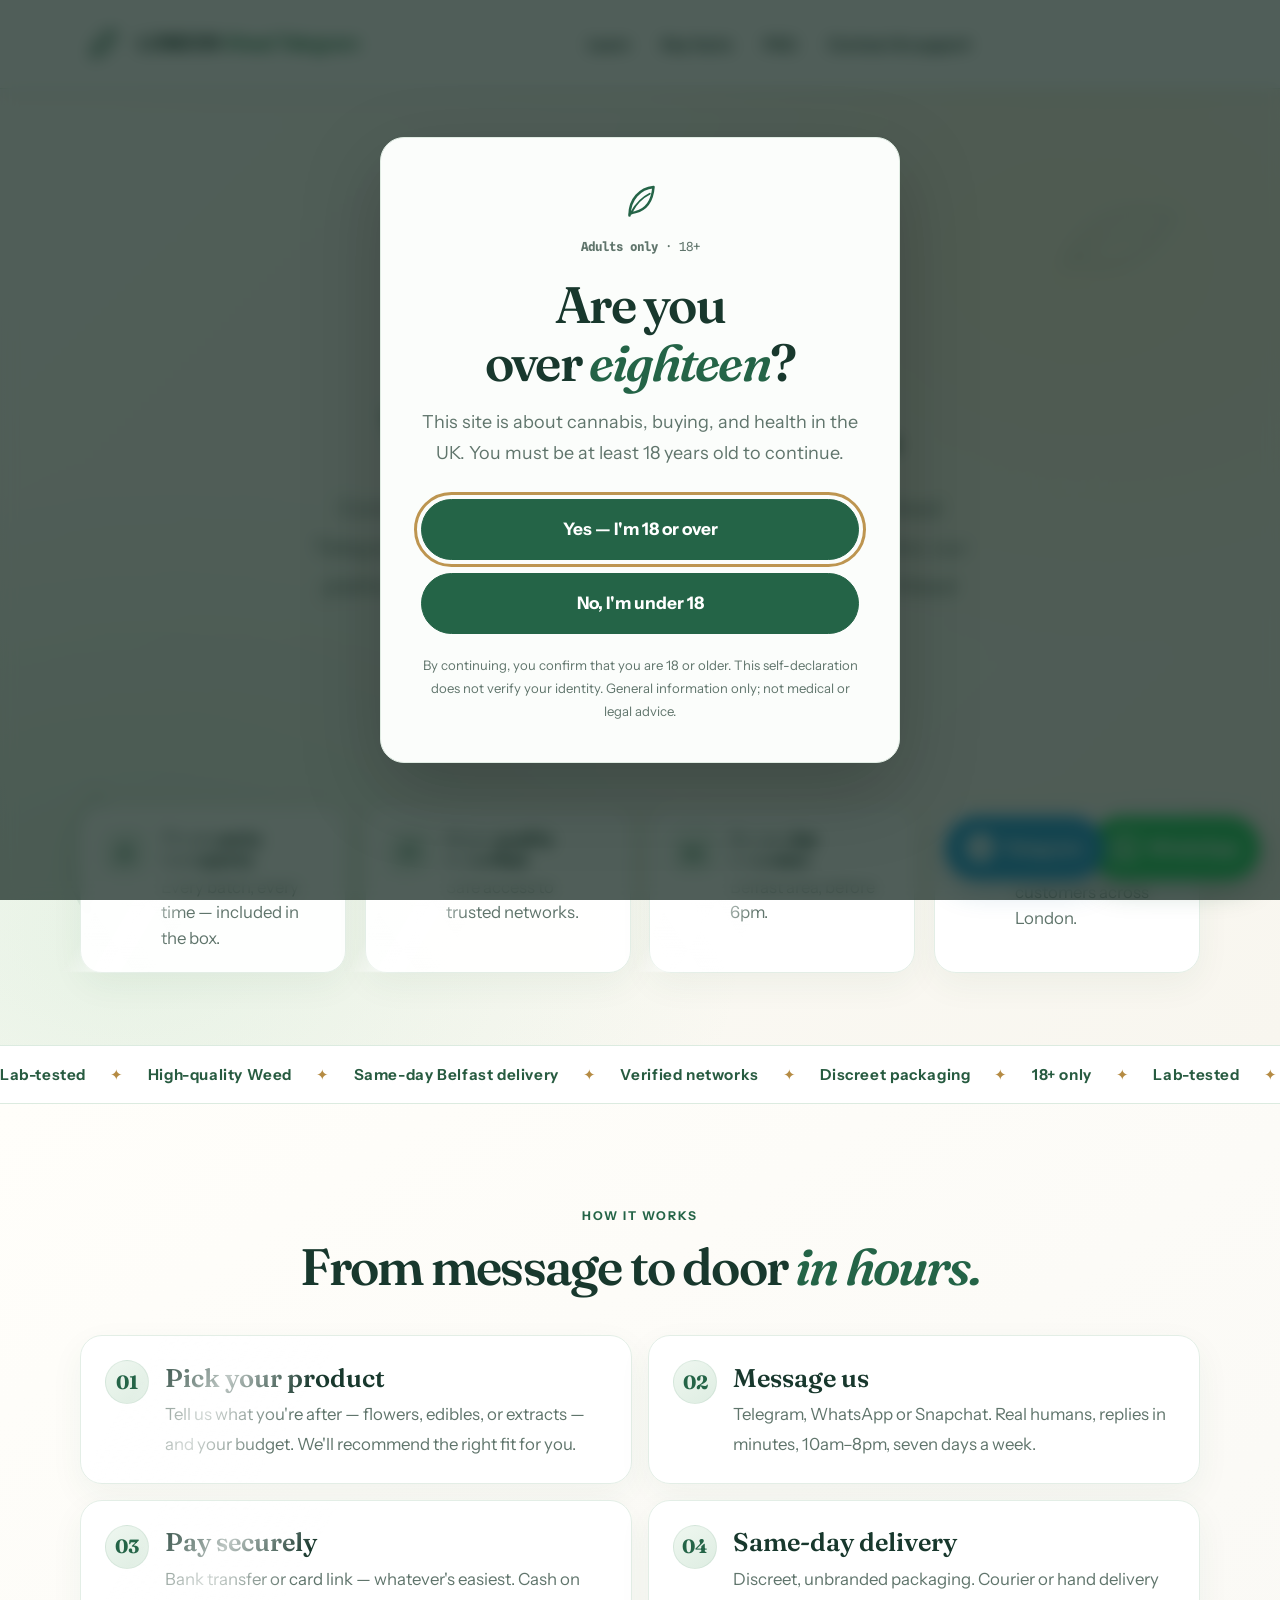
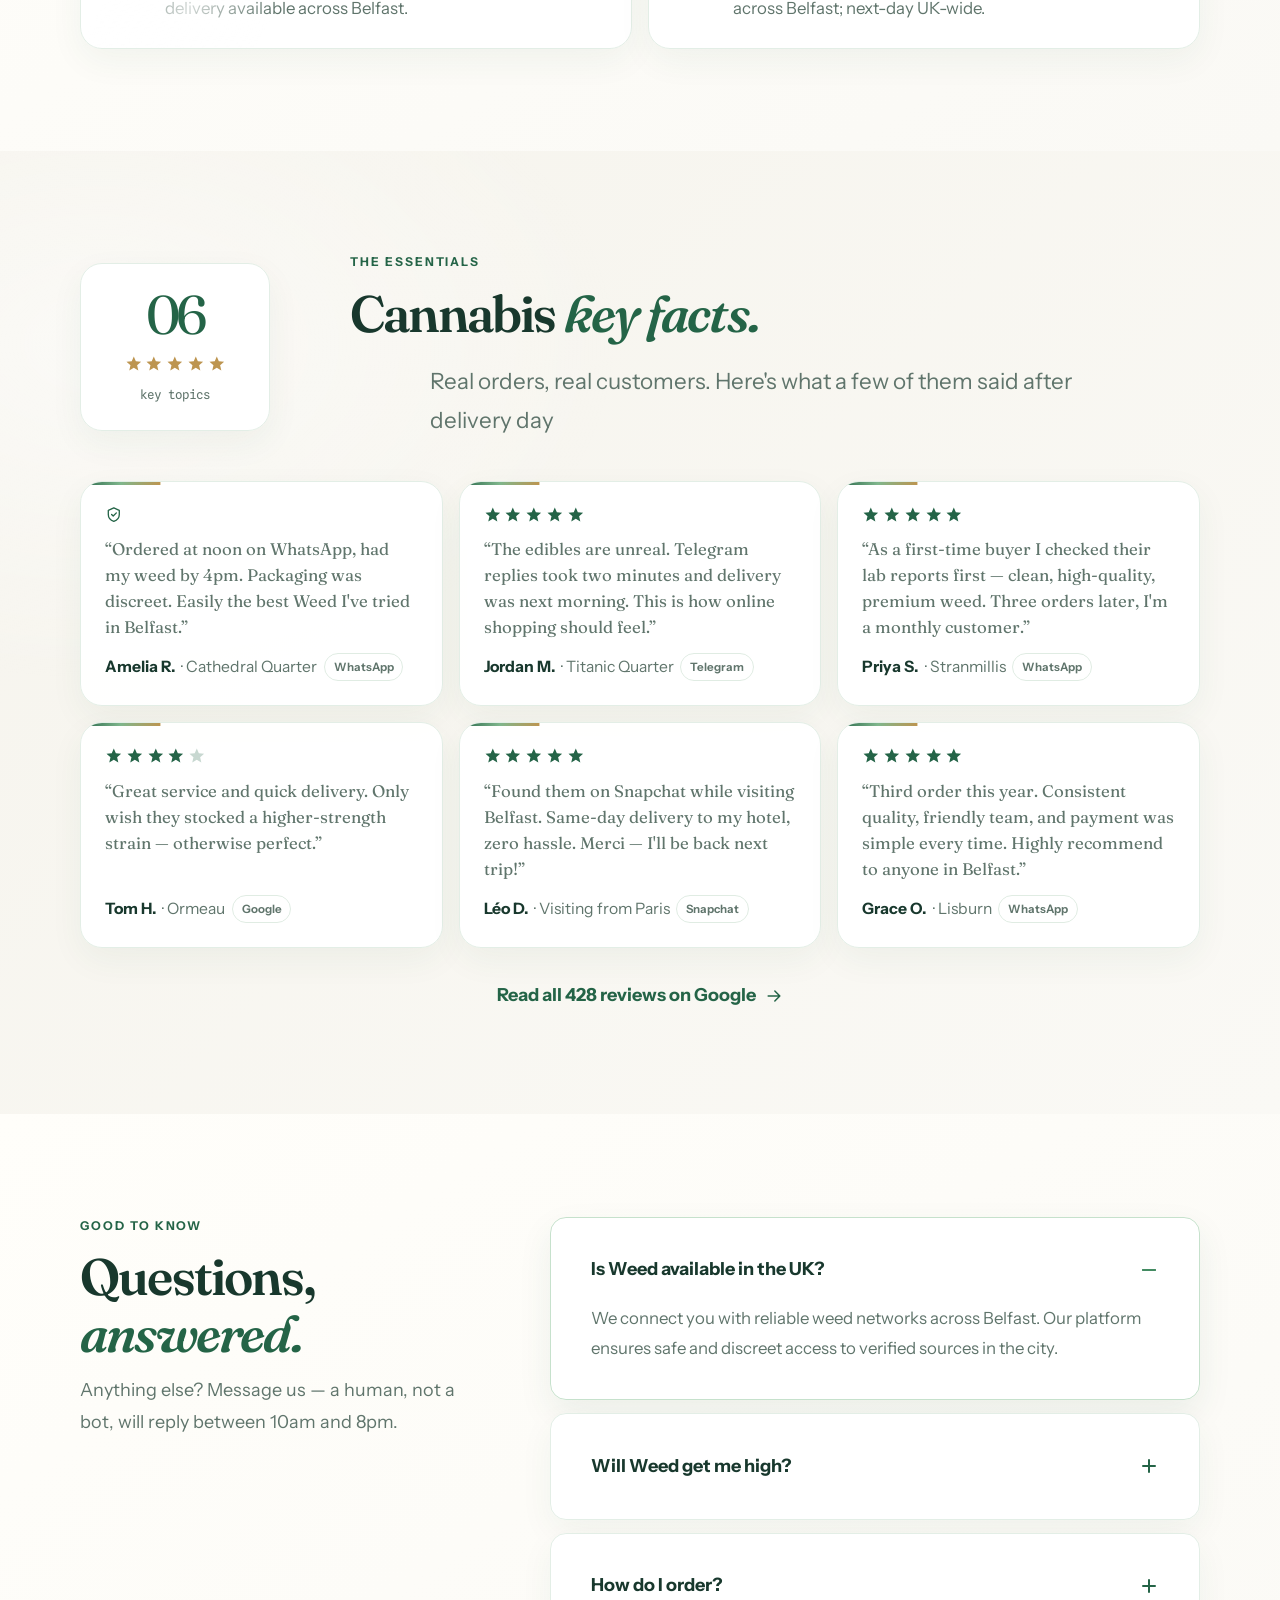
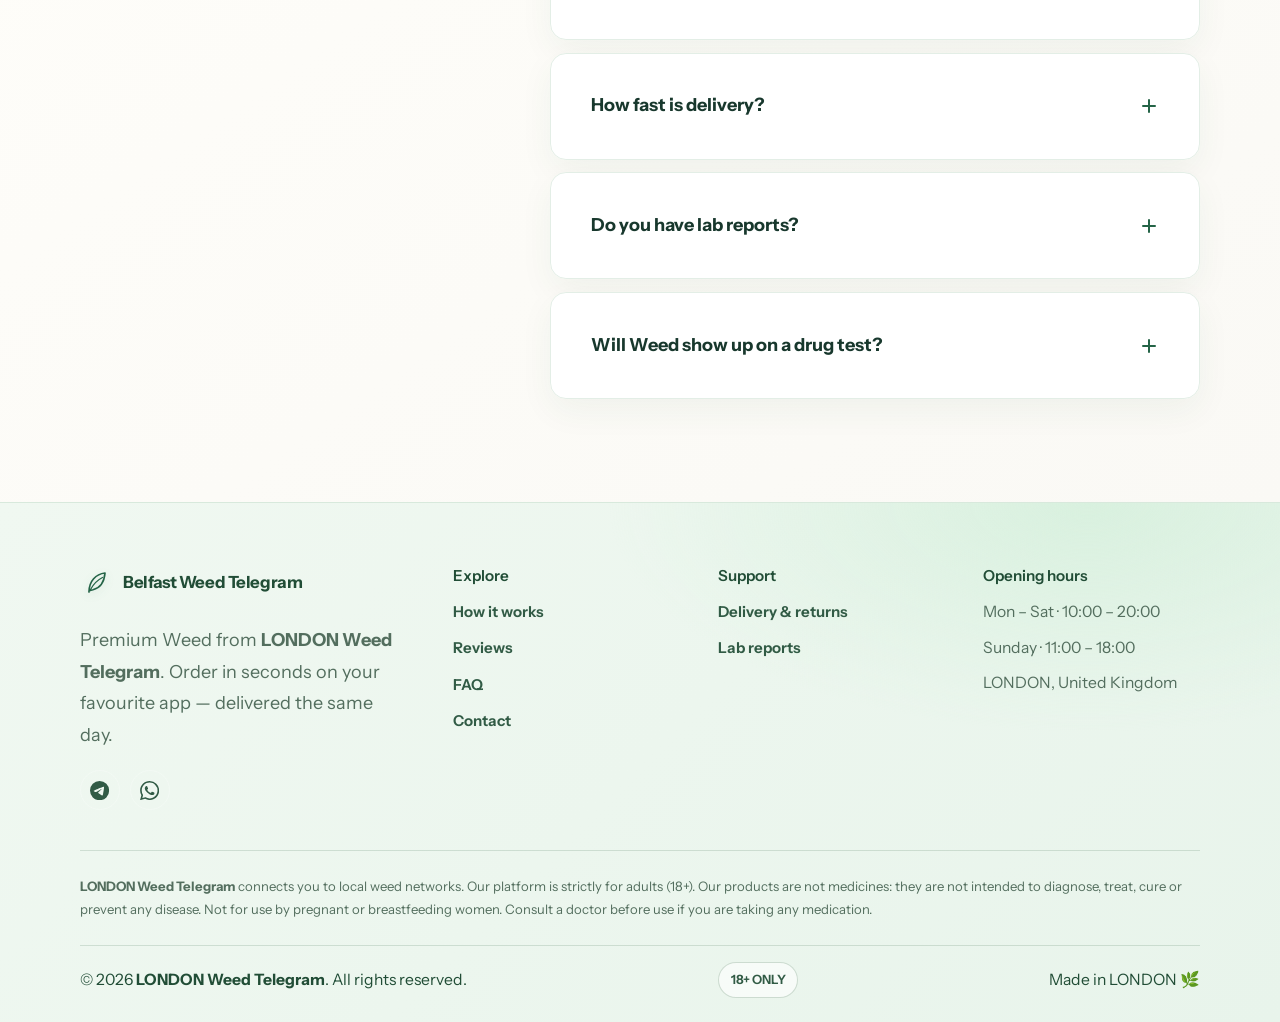
==== commit fa9df448: "Update print statement from 'Hello' to 'Goodbye'" ====
--- a/index.html
+++ b/index.html
@@ -381,8 +381,6 @@
         <nav class="f-col f-col--support" aria-label="Footer — support">
           <h4>Support</h4>
           <ul>
-            <li><a href="https://wa.me/447520695704" target="_blank" rel="noopener">WhatsApp us</a></li>
-            <li><a href="https://t.me/Delivredagency28" target="_blank" rel="noopener">Telegram</a></li>
             <li><a href="#">Delivery &amp; returns</a></li>
             <li><a href="#">Lab reports</a></li>
           </ul>
@@ -427,4 +425,4 @@
   <script type="module" src="js/public-support-channels.js"></script>
   <script src="js/admin-shortcut.js" defer></script>
 </body>
-</html>+</html>
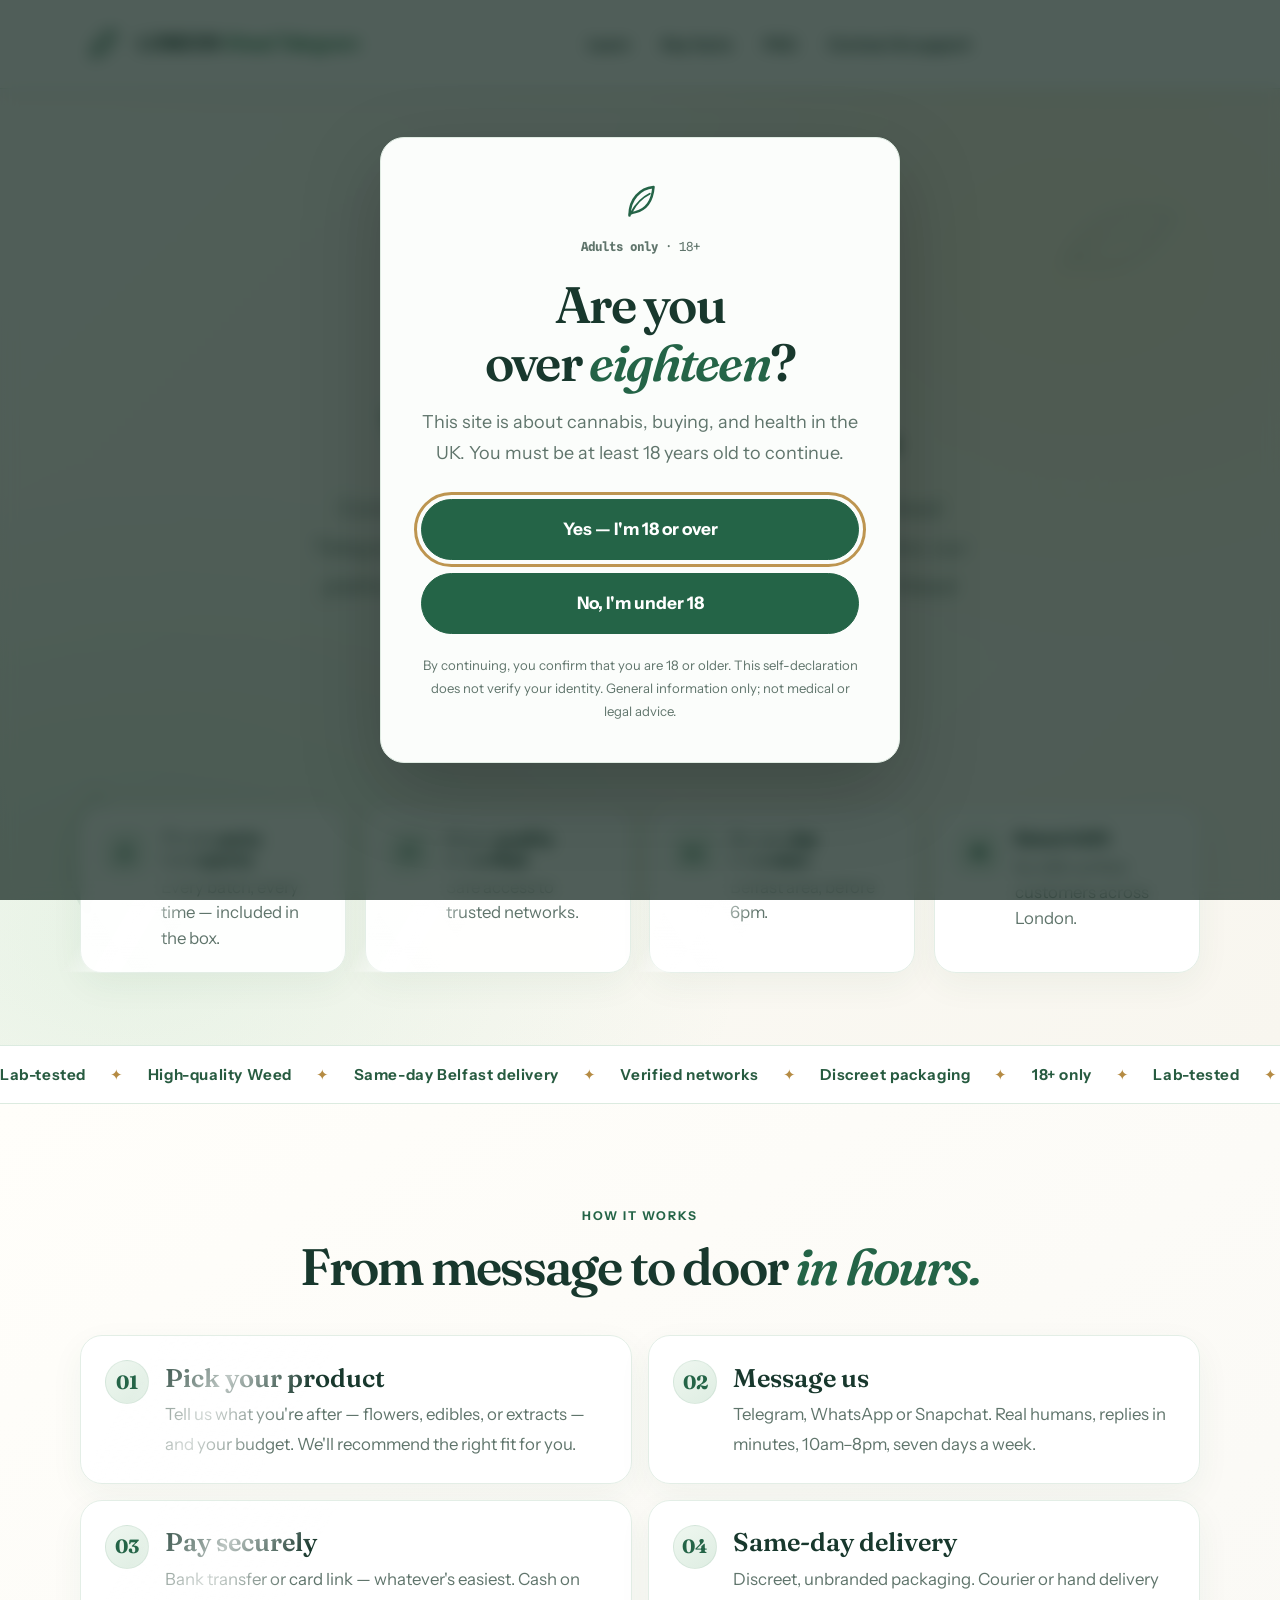
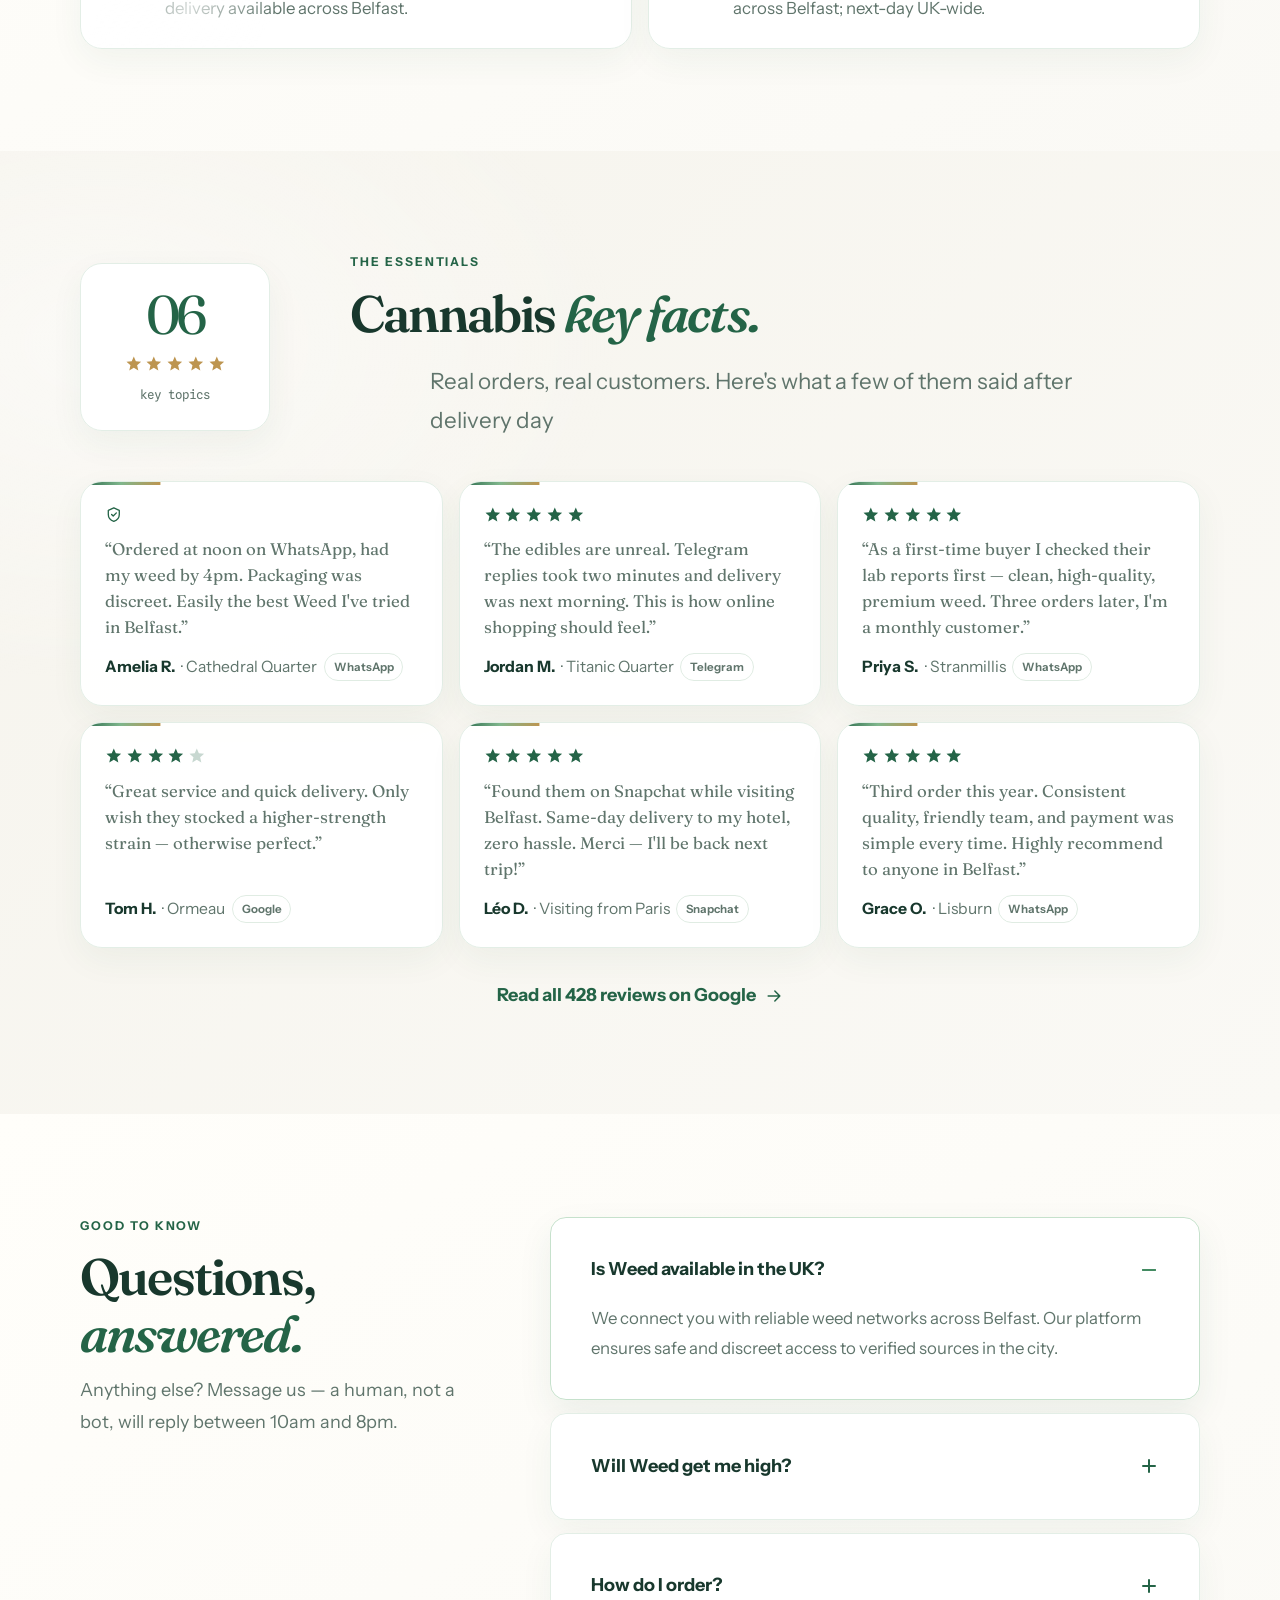
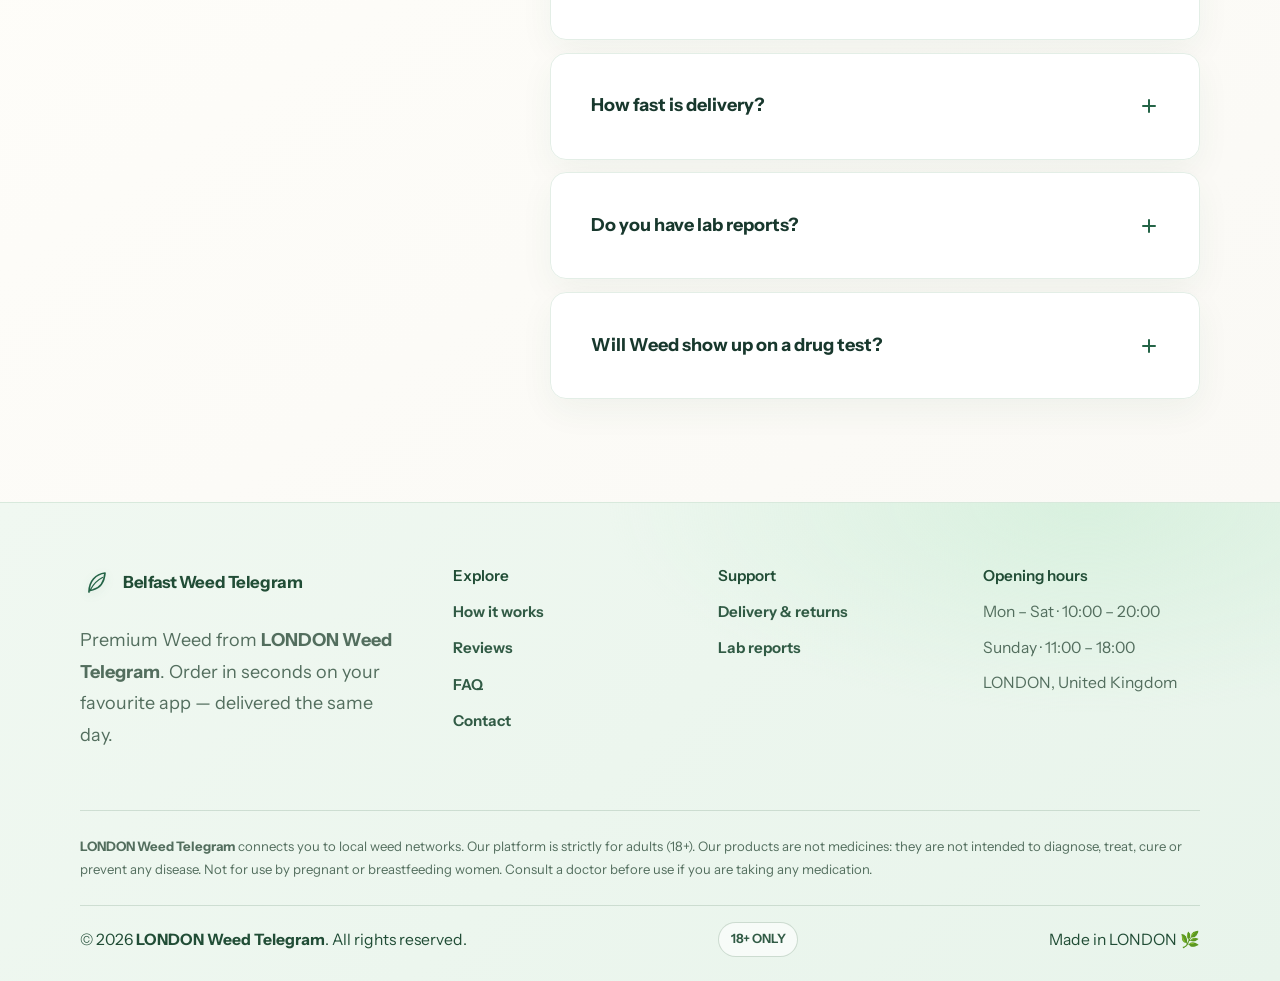
==== commit 360285dd: "Update index.html" ====
--- a/index.html
+++ b/index.html
@@ -361,11 +361,7 @@
             <span class="brand__name">Belfast <em>Weed Telegram</em></span>
           </a>
           <p>Premium Weed from <strong>LONDON Weed Telegram</strong>. Order in seconds on your favourite app — delivered the same day.</p>
-          <div class="soc">
-            <a href="https://t.me/Delivredagency28" target="_blank" rel="noopener" aria-label="Telegram"><svg aria-hidden="true"><use href="#i-tg"/></svg></a>
-            <a href="https://wa.me/447520695704" target="_blank" rel="noopener" aria-label="WhatsApp"><svg aria-hidden="true"><use href="#i-wa"/></svg></a>
-    
-          </div>
+         
         </div>
         
         <nav class="f-col f-col--explore" aria-label="Footer — explore">
--- a/Style.CSS
+++ b/Style.CSS
@@ -1601,8 +1601,8 @@
 .whatsapp-bubble {
   position: fixed;
   z-index: 15;
-  right: 1.25rem;
-  bottom: 1.25rem;
+  right: 16px;
+  bottom: 16px;
   display: inline-flex;
   min-height: 56px;
   align-items: center;
@@ -1635,8 +1635,8 @@
 .telegram-bubble {
   position: fixed;
   z-index: 15;
-  right: 6.25rem;
-  bottom: 1.25rem;
+  right: 16px;
+  bottom: 95px;
   display: inline-flex;
   min-height: 56px;
   align-items: center;
@@ -2708,4 +2708,121 @@
     flex: 0 0 auto;
     gap: .45rem;
   }
-}+
+}
+
+/* Correction affichage WhatsApp et Telegram sur mobile */
+@media screen and (max-width: 768px) {
+  .whatsapp-bubble,
+  .telegram-bubble {
+    position: fixed !important;
+    right: 16px !important;
+    z-index: 999999 !important;
+    visibility: visible !important;
+    opacity: 1 !important;
+    display: inline-flex !important;
+    pointer-events: auto !important;
+  }
+
+  .whatsapp-bubble {
+    bottom: 20px !important;
+  }
+
+  .telegram-bubble {
+    bottom: 90px !important;
+  }
+}
+
+
+/* Cacher les bulles lorsque le message de sécurité est ouvert */
+body.age-gate-open .whatsapp-bubble,
+body.age-gate-open .telegram-bubble {
+  display: none !important;
+}
+
+/* Garder les bulles visibles après validation */
+body:not(.age-gate-open) .whatsapp-bubble,
+body:not(.age-gate-open) .telegram-bubble {
+  display: inline-flex;
+}
+
+/* Forme et position des bulles WhatsApp et Telegram */
+.whatsapp-bubble,
+.telegram-bubble {
+  position: fixed !important;
+  right: 16px !important;
+  width: 60px !important;
+  height: 60px !important;
+  min-width: 60px !important;
+  min-height: 60px !important;
+  max-width: 60px !important;
+  max-height: 60px !important;
+  padding: 0 !important;
+  border-radius: 50% !important;
+  box-sizing: border-box !important;
+  display: flex !important;
+  align-items: center !important;
+  justify-content: center !important;
+  flex-shrink: 0 !important;
+  z-index: 999999 !important;
+}
+
+.whatsapp-bubble {
+  bottom: 20px !important;
+}
+
+.telegram-bubble {
+  bottom: 95px !important;
+}
+
+.whatsapp-bubble svg,
+.telegram-bubble svg {
+  width: 32px !important;
+  height: 32px !important;
+  max-width: 32px !important;
+  max-height: 32px !important;
+}
+
+/* Cacher les bulles pendant le message de sécurité */
+body.age-gate-open .whatsapp-bubble,
+body.age-gate-open .telegram-bubble {
+  display: none !important;
+}
+
+
+/* Correction des bulles WhatsApp et Telegram sur mobile */ 
+@media screen and (max-width: 768px) { 
+.whatsapp-bubble,
+.telegram-bubble {
+    position: fixed !important; right: 12px !important;
+    width: 56px !important; height: 56px !important;
+    min-height: 56px !important;
+    padding: 0 !important; 
+    border-radius: 50% !important; 
+    display: flex !important;
+    align-items: center !important; 
+    justify-content: center !important;
+    z-index: 9999 !important;
+    box-sizing: border-box !important; 
+ }
+
+ .whatsapp-bubble {
+    bottom: 16px !important;
+ }
+
+.telegram-bubble {
+    bottom: 84px !important;
+ }
+}
+
+/* Cacher WhatsApp et Telegram pendant la vérification de l'âge */
+body.age-gate-open .whatsapp-bubble,
+body.age-gate-open .telegram-bubble {
+display: none !important;
+ }
+
+/* Afficher les bulles après la fermeture du message */
+body:not(.age-gate-open) .whatsapp-bubble,
+body:not(.age-gate-open) .telegram-bubble {
+display: flex !important;
+ }
--- a/Style.CSS
+++ b/Style.CSS
@@ -1601,8 +1601,8 @@
 .whatsapp-bubble {
   position: fixed;
   z-index: 15;
-  right: 1.25rem;
-  bottom: 1.25rem;
+  right: 16px;
+  bottom: 16px;
   display: inline-flex;
   min-height: 56px;
   align-items: center;
@@ -1635,8 +1635,8 @@
 .telegram-bubble {
   position: fixed;
   z-index: 15;
-  right: 6.25rem;
-  bottom: 1.25rem;
+  right: 16px;
+  bottom: 95px;
   display: inline-flex;
   min-height: 56px;
   align-items: center;
@@ -2708,4 +2708,121 @@
     flex: 0 0 auto;
     gap: .45rem;
   }
-}+
+}
+
+/* Correction affichage WhatsApp et Telegram sur mobile */
+@media screen and (max-width: 768px) {
+  .whatsapp-bubble,
+  .telegram-bubble {
+    position: fixed !important;
+    right: 16px !important;
+    z-index: 999999 !important;
+    visibility: visible !important;
+    opacity: 1 !important;
+    display: inline-flex !important;
+    pointer-events: auto !important;
+  }
+
+  .whatsapp-bubble {
+    bottom: 20px !important;
+  }
+
+  .telegram-bubble {
+    bottom: 90px !important;
+  }
+}
+
+
+/* Cacher les bulles lorsque le message de sécurité est ouvert */
+body.age-gate-open .whatsapp-bubble,
+body.age-gate-open .telegram-bubble {
+  display: none !important;
+}
+
+/* Garder les bulles visibles après validation */
+body:not(.age-gate-open) .whatsapp-bubble,
+body:not(.age-gate-open) .telegram-bubble {
+  display: inline-flex;
+}
+
+/* Forme et position des bulles WhatsApp et Telegram */
+.whatsapp-bubble,
+.telegram-bubble {
+  position: fixed !important;
+  right: 16px !important;
+  width: 60px !important;
+  height: 60px !important;
+  min-width: 60px !important;
+  min-height: 60px !important;
+  max-width: 60px !important;
+  max-height: 60px !important;
+  padding: 0 !important;
+  border-radius: 50% !important;
+  box-sizing: border-box !important;
+  display: flex !important;
+  align-items: center !important;
+  justify-content: center !important;
+  flex-shrink: 0 !important;
+  z-index: 999999 !important;
+}
+
+.whatsapp-bubble {
+  bottom: 20px !important;
+}
+
+.telegram-bubble {
+  bottom: 95px !important;
+}
+
+.whatsapp-bubble svg,
+.telegram-bubble svg {
+  width: 32px !important;
+  height: 32px !important;
+  max-width: 32px !important;
+  max-height: 32px !important;
+}
+
+/* Cacher les bulles pendant le message de sécurité */
+body.age-gate-open .whatsapp-bubble,
+body.age-gate-open .telegram-bubble {
+  display: none !important;
+}
+
+
+/* Correction des bulles WhatsApp et Telegram sur mobile */ 
+@media screen and (max-width: 768px) { 
+.whatsapp-bubble,
+.telegram-bubble {
+    position: fixed !important; right: 12px !important;
+    width: 56px !important; height: 56px !important;
+    min-height: 56px !important;
+    padding: 0 !important; 
+    border-radius: 50% !important; 
+    display: flex !important;
+    align-items: center !important; 
+    justify-content: center !important;
+    z-index: 9999 !important;
+    box-sizing: border-box !important; 
+ }
+
+ .whatsapp-bubble {
+    bottom: 16px !important;
+ }
+
+.telegram-bubble {
+    bottom: 84px !important;
+ }
+}
+
+/* Cacher WhatsApp et Telegram pendant la vérification de l'âge */
+body.age-gate-open .whatsapp-bubble,
+body.age-gate-open .telegram-bubble {
+display: none !important;
+ }
+
+/* Afficher les bulles après la fermeture du message */
+body:not(.age-gate-open) .whatsapp-bubble,
+body:not(.age-gate-open) .telegram-bubble {
+display: flex !important;
+ }
